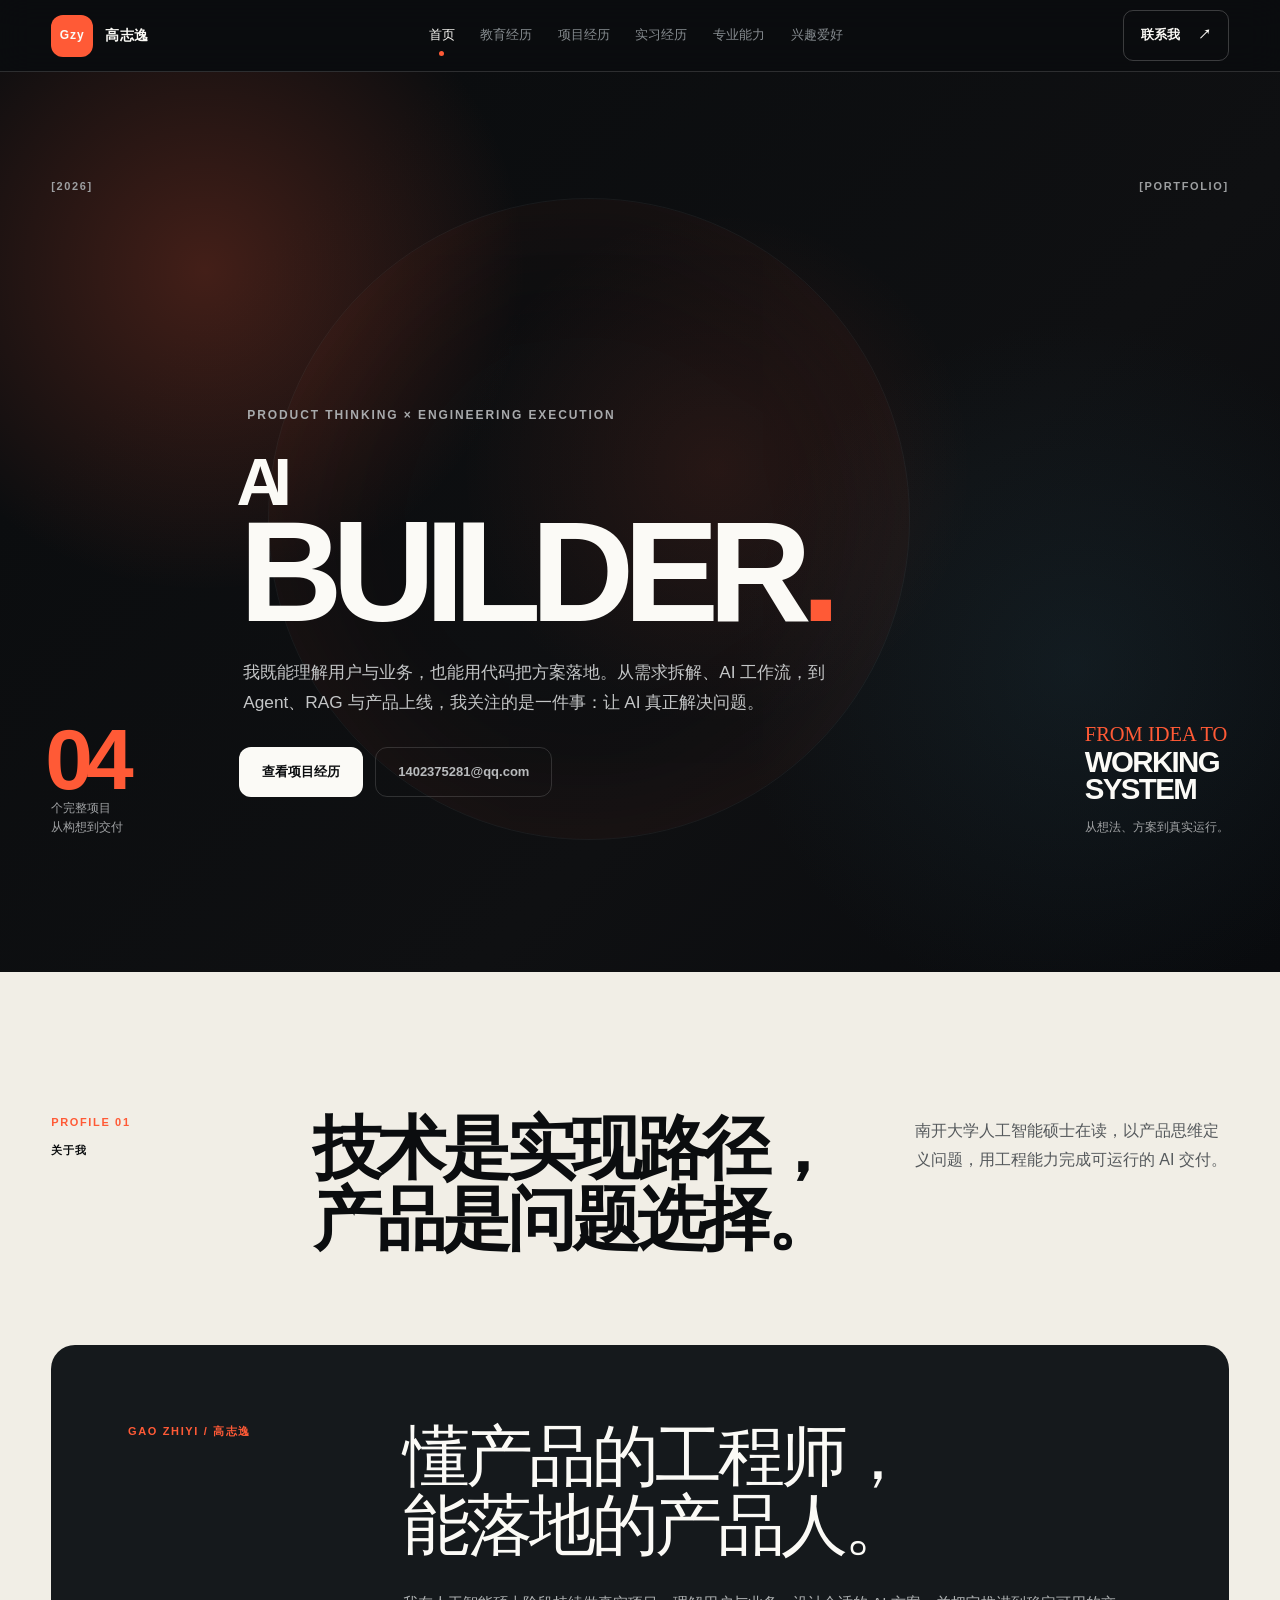
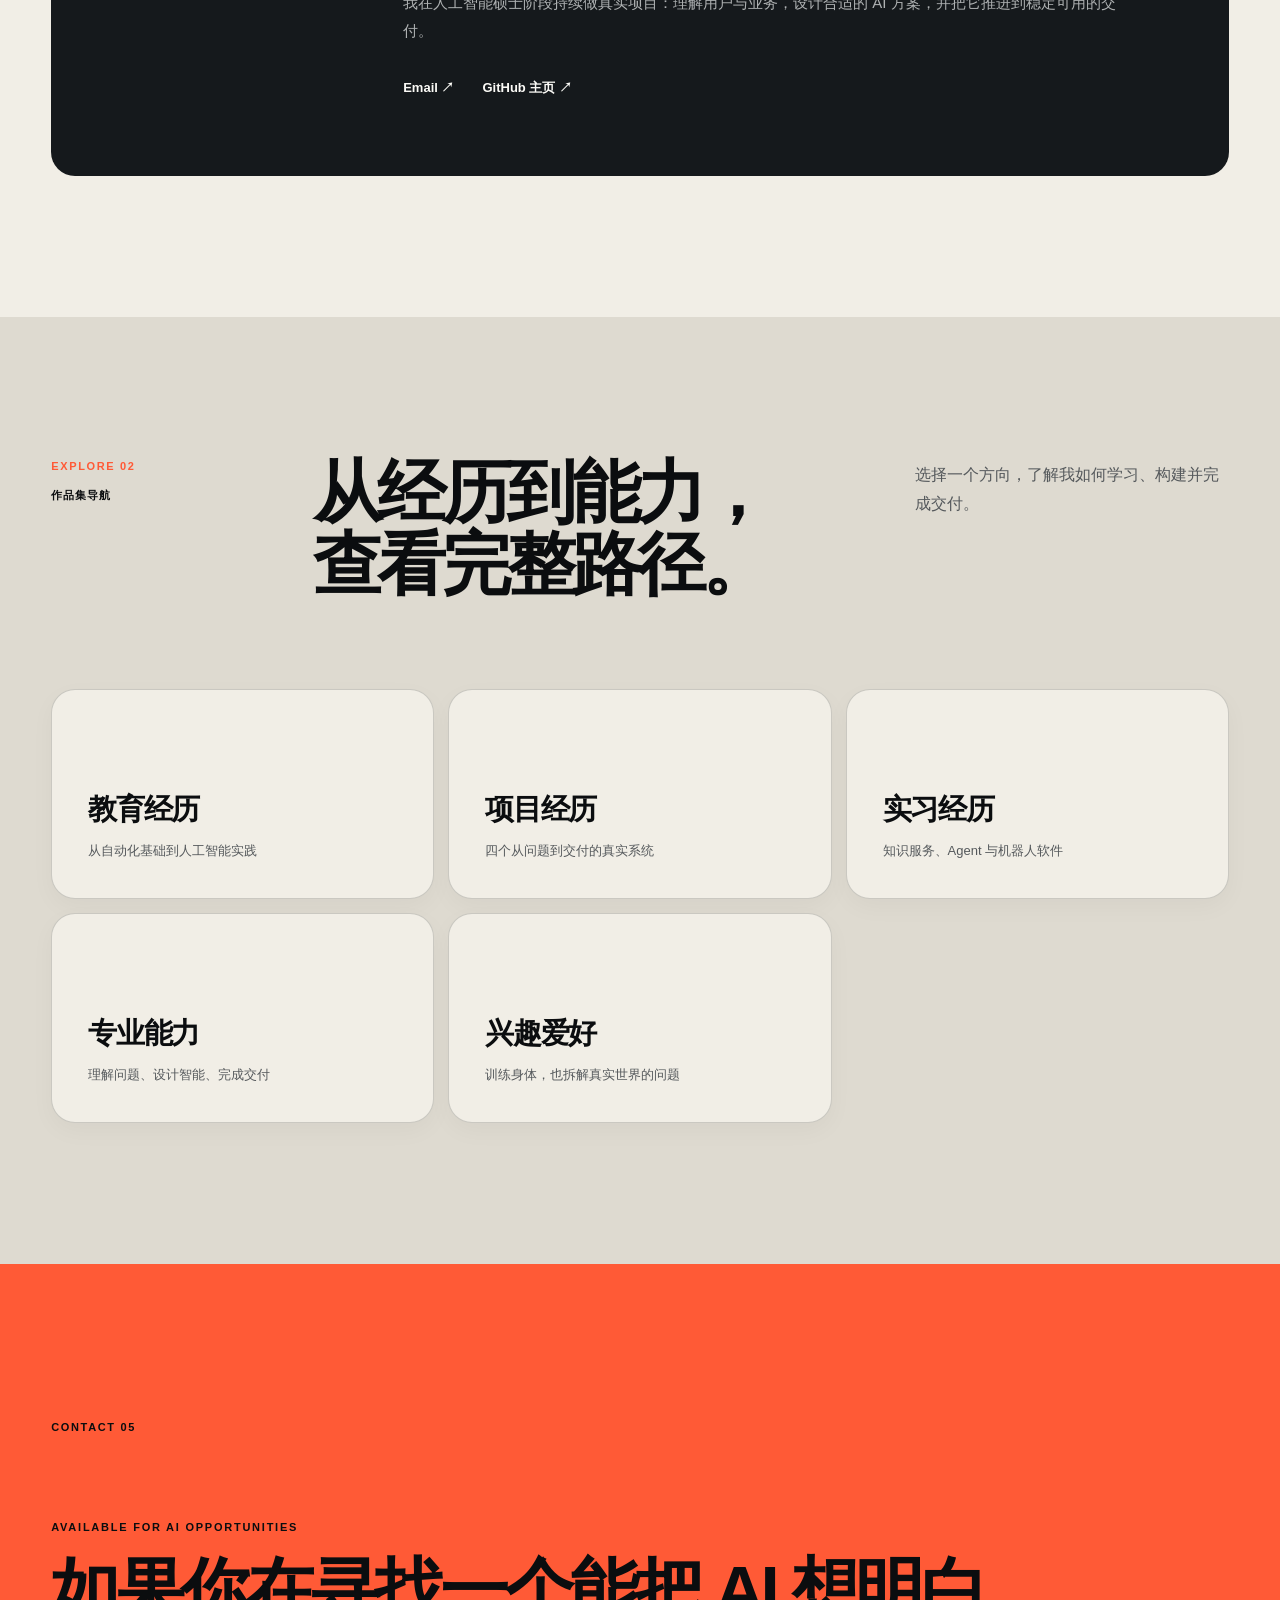
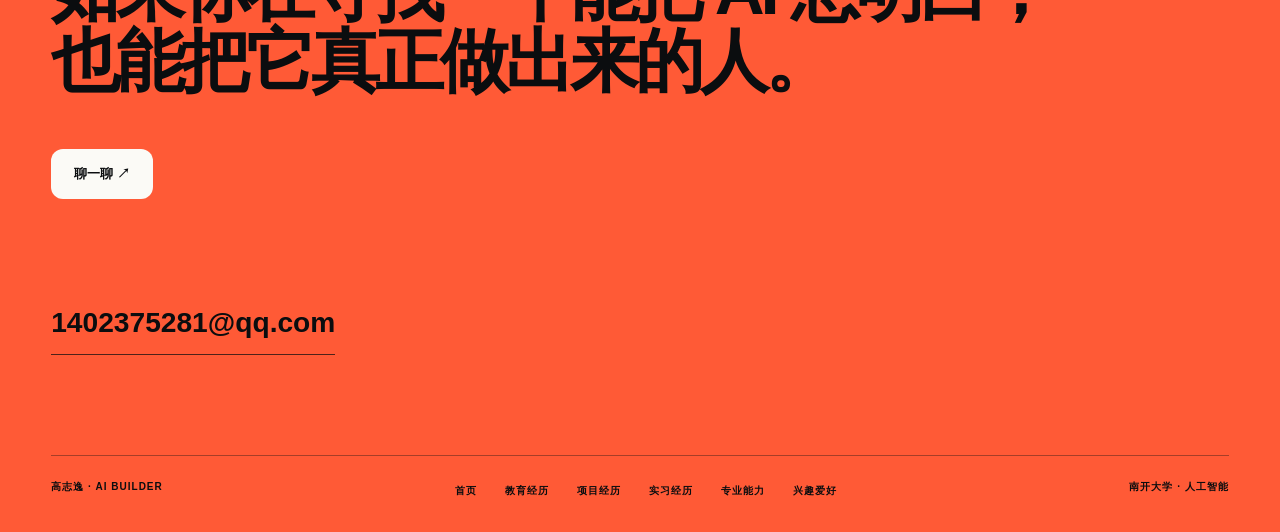
==== index.html @ de764e3b "feat: simplify home profile section" ====
<!doctype html>
<html lang="zh-CN">
  <head>
    <meta charset="UTF-8" />
    <meta name="viewport" content="width=device-width, initial-scale=1.0" />
    <meta name="description" content="高志逸的个人作品集：以产品思维定义问题，以工程能力落地 Agent、RAG 与智能硬件项目。" />
    <meta name="theme-color" content="#0b0d0f" />
    <title>高志逸｜AI Builder</title>
    <link rel="icon" href="assets/favicon.svg" type="image/svg+xml" />
    <link rel="stylesheet" href="styles.css" />
    <script src="script.js" defer></script>
  </head>
  <body data-page="home">
    <a class="skip-link" href="#main">跳到主要内容</a>

    <header class="site-header" aria-label="主导航">
      <a class="brand" href="index.html" aria-label="返回首页">
        <span class="brand-mark">Gzy</span>
        <span>高志逸</span>
      </a>
      <button class="mobile-menu-toggle" type="button" aria-controls="site-nav" aria-expanded="false">
        <span>菜单</span>
        <span aria-hidden="true">↕</span>
      </button>
      <nav class="nav-links" id="site-nav" aria-label="页面导航">
        <a href="index.html" data-page-link="home">首页</a>
        <a href="education.html" data-page-link="education">教育经历</a>
        <a href="projects.html" data-page-link="projects">项目经历</a>
        <a href="internship.html" data-page-link="internship">实习经历</a>
        <a href="skills.html" data-page-link="skills">专业能力</a>
        <a href="interests.html" data-page-link="interests">兴趣爱好</a>
      </nav>
      <a class="header-cta" href="mailto:1402375281@qq.com" aria-label="联系我">联系我 <span aria-hidden="true">↗</span></a>
    </header>

    <main id="main">
      <section class="hero page-hero" id="home-hero" aria-labelledby="hero-title">
        <div class="hero-atmosphere" aria-hidden="true"></div>
        <div class="eyebrow hero-meta"><span>[2026]</span><span>[PORTFOLIO]</span></div>
        <div class="hero-side hero-side-left" aria-hidden="true"><strong>04</strong><span>个完整项目<br />从构想到交付</span></div>
        <div class="hero-content">
          <p class="hero-role">PRODUCT THINKING × ENGINEERING EXECUTION</p>
          <h1 id="hero-title"><span>AI</span><span>BUILDER<span class="accent-dot">.</span></span></h1>
          <p class="hero-intro">我既能理解用户与业务，也能用代码把方案落地。从需求拆解、AI 工作流，到 Agent、RAG 与产品上线，我关注的是一件事：让 AI 真正解决问题。</p>
          <div class="hero-actions">
            <a class="button button-primary" href="projects.html">查看项目经历</a>
            <a class="button button-ghost" href="mailto:1402375281@qq.com">1402375281@qq.com</a>
          </div>
        </div>
        <div class="hero-side hero-side-right"><span>FROM IDEA TO</span><strong>WORKING<br />SYSTEM</strong><p>从想法、方案到真实运行。</p></div>
      </section>

      <section class="section profile-section" id="profile" aria-labelledby="profile-title">
        <div class="section-heading reveal">
          <div><span class="section-index">PROFILE 01</span><span class="section-name">关于我</span></div>
          <h2 id="profile-title">技术是实现路径，<br />产品是问题选择。</h2>
          <p>南开大学人工智能硕士在读，以产品思维定义问题，用工程能力完成可运行的 AI 交付。</p>
        </div>
        <div class="profile-grid reveal">
          <article class="identity-card profile-summary-card">
            <div class="identity-copy">
              <p class="eyebrow">GAO ZHIYI / 高志逸</p>
              <h3>懂产品的工程师，<br />能落地的产品人。</h3>
              <p>我在人工智能硕士阶段持续做真实项目：理解用户与业务，设计合适的 AI 方案，并把它推进到稳定可用的交付。</p>
              <div class="identity-links">
                <a href="mailto:1402375281@qq.com">Email ↗</a>
                <a href="https://github.com/Ya97779" target="_blank" rel="noopener noreferrer">GitHub 主页 ↗</a>
              </div>
            </div>
          </article>
        </div>
      </section>

      <section class="section routes-section" aria-labelledby="routes-title">
        <div class="section-heading compact reveal">
          <div><span class="section-index">EXPLORE 02</span><span class="section-name">作品集导航</span></div>
          <h2 id="routes-title">从经历到能力，<br />查看完整路径。</h2>
          <p>选择一个方向，了解我如何学习、构建并完成交付。</p>
        </div>
        <nav class="route-grid reveal" aria-label="作品集内容导航">
          <a class="route-card" href="education.html">教育经历<span>从自动化基础到人工智能实践</span></a>
          <a class="route-card" href="projects.html">项目经历<span>四个从问题到交付的真实系统</span></a>
          <a class="route-card" href="internship.html">实习经历<span>知识服务、Agent 与机器人软件</span></a>
          <a class="route-card" href="skills.html">专业能力<span>理解问题、设计智能、完成交付</span></a>
          <a class="route-card" href="interests.html">兴趣爱好<span>训练身体，也拆解真实世界的问题</span></a>
        </nav>
      </section>

      <section class="contact-section" id="contact" aria-labelledby="contact-title">
        <div class="eyebrow">CONTACT 05</div>
        <p>AVAILABLE FOR AI OPPORTUNITIES</p>
        <h2 id="contact-title">如果你在寻找一个能把 AI 想明白，<br />也能把它真正做出来的人。</h2>
        <div class="contact-actions"><a class="button button-light" href="mailto:1402375281@qq.com">聊一聊 ↗</a></div>
        <a class="contact-email" href="mailto:1402375281@qq.com">1402375281@qq.com</a>
        <footer>
          <a href="index.html">高志逸 · AI BUILDER</a>
          <nav class="footer-nav" aria-label="页脚导航">
            <a href="index.html">首页</a>
            <a href="education.html">教育经历</a>
            <a href="projects.html">项目经历</a>
            <a href="internship.html">实习经历</a>
            <a href="skills.html">专业能力</a>
            <a href="interests.html">兴趣爱好</a>
          </nav>
          <span>南开大学 · 人工智能</span>
        </footer>
      </section>
    </main>
  </body>
</html>
---- styles.css ----
:root {
  --ink: #0b0d0f;
  --ink-soft: #15191c;
  --paper: #f1eee6;
  --paper-deep: #dedad0;
  --white: #fbfaf6;
  --muted: #858b8f;
  --accent: #ff5a36;
  --signal: #bdeec7;
  --max-width: 1480px;
  --side-pad: clamp(22px, 4vw, 64px);
  --radius: 24px;
  --control-bar-height: 72px;
}

* {
  box-sizing: border-box;
}

html {
  scroll-behavior: smooth;
}

body {
  margin: 0;
  overflow-x: hidden;
  color: var(--ink);
  background: var(--ink);
  font-family: Inter, "Helvetica Neue", "PingFang SC", "Microsoft YaHei", Arial, sans-serif;
  line-height: 1.7;
  -webkit-font-smoothing: antialiased;
  text-rendering: optimizeLegibility;
}

body::selection {
  color: var(--white);
  background: var(--accent);
}

a {
  color: inherit;
  text-decoration: none;
}

button,
a {
  -webkit-tap-highlight-color: transparent;
}

button {
  font: inherit;
}

.skip-link {
  position: fixed;
  z-index: 100;
  top: 12px;
  left: 12px;
  padding: 10px 14px;
  color: var(--ink);
  background: var(--white);
  transform: translateY(-160%);
}

.skip-link:focus {
  transform: translateY(0);
}

.site-header {
  position: sticky;
  z-index: 30;
  top: 0;
  left: auto;
  display: grid;
  grid-template-columns: auto minmax(0, 1fr) auto;
  min-height: var(--control-bar-height);
  align-items: center;
  width: 100%;
  padding: 10px max(var(--side-pad), calc((100vw - var(--max-width)) / 2 + var(--side-pad)));
  border-bottom: 1px solid rgba(255, 255, 255, 0.14);
  color: var(--white);
  background: rgba(11, 13, 15, 0.84);
  backdrop-filter: blur(16px);
}

.brand {
  display: inline-flex;
  align-items: center;
  justify-self: start;
  gap: 12px;
  font-size: 14px;
  font-weight: 700;
  letter-spacing: 0.03em;
}

.brand-mark {
  display: grid;
  width: 42px;
  height: 42px;
  color: var(--white);
  background: var(--accent);
  border-radius: 12px;
  place-items: center;
  font-size: 12px;
  font-weight: 900;
  letter-spacing: 0.08em;
}

.nav-links {
  display: flex;
  justify-content: center;
  align-items: center;
  min-width: 0;
  gap: clamp(12px, 2vw, 30px);
  color: var(--muted);
  font-size: 13px;
  white-space: nowrap;
}

.nav-links a,
.header-cta,
.identity-links a,
.contact-email {
  transition: color 180ms ease;
}

.nav-links a:hover,
.nav-links a:focus-visible,
.identity-links a:hover,
.identity-links a:focus-visible {
  color: var(--accent);
}

body[data-page="home"] .nav-links [data-page-link="home"],
body[data-page="education"] .nav-links [data-page-link="education"],
body[data-page="projects"] .nav-links [data-page-link="projects"],
body[data-page="internship"] .nav-links [data-page-link="internship"],
body[data-page="skills"] .nav-links [data-page-link="skills"],
body[data-page="interests"] .nav-links [data-page-link="interests"] {
  color: var(--white);
}

body[data-page="home"] .nav-links [data-page-link="home"]::after,
body[data-page="education"] .nav-links [data-page-link="education"]::after,
body[data-page="projects"] .nav-links [data-page-link="projects"]::after,
body[data-page="internship"] .nav-links [data-page-link="internship"]::after,
body[data-page="skills"] .nav-links [data-page-link="skills"]::after,
body[data-page="interests"] .nav-links [data-page-link="interests"]::after {
  display: block;
  width: 5px;
  height: 5px;
  margin: 4px auto -9px;
  content: "";
  border-radius: 999px;
  background: var(--accent);
}

.header-cta {
  display: inline-flex;
  align-items: center;
  justify-self: end;
  gap: 18px;
  padding: 13px 17px;
  border: 1px solid rgba(255, 255, 255, 0.2);
  border-radius: 10px;
  font-size: 13px;
  font-weight: 650;
}

.header-cta:hover,
.header-cta:focus-visible {
  color: var(--ink);
  background: var(--white);
}

.mobile-menu-toggle {
  display: none;
  width: 42px;
  height: 42px;
  padding: 0;
  border: 1px solid rgba(255, 255, 255, 0.26);
  border-radius: 10px;
  color: var(--white);
  background: transparent;
  cursor: pointer;
}

.hero {
  position: relative;
  isolation: isolate;
  display: grid;
  grid-template-columns: minmax(120px, 0.38fr) minmax(0, 1.5fr) minmax(180px, 0.5fr);
  align-items: end;
  min-height: 100svh;
  max-width: var(--max-width);
  margin: 0 auto;
  padding: 140px var(--side-pad) clamp(56px, 8vh, 90px);
  overflow: hidden;
  color: var(--white);
  background:
    radial-gradient(circle at 16% 22%, rgba(255, 90, 54, 0.23), transparent 25%),
    radial-gradient(circle at 84% 66%, rgba(43, 88, 106, 0.18), transparent 28%),
    linear-gradient(135deg, #0b0d0f 20%, #0f1012 63%, #090b0e);
}

.page-hero:not(.hero) {
  position: relative;
  isolation: isolate;
  display: grid;
  align-items: end;
  min-height: clamp(360px, 46svh, 520px);
  padding: clamp(76px, 10vw, 128px) var(--side-pad) clamp(56px, 7vw, 84px);
  overflow: hidden;
  color: var(--white);
  background:
    radial-gradient(circle at 76% 24%, rgba(255, 90, 54, 0.17), transparent 28%),
    linear-gradient(135deg, var(--ink-soft) 0%, var(--ink) 72%);
}

.page-hero:not(.hero)::after {
  position: absolute;
  z-index: -1;
  inset: auto -8% -35% auto;
  width: min(54vw, 560px);
  aspect-ratio: 1;
  content: "";
  border: 1px solid rgba(255, 255, 255, 0.1);
  border-radius: 50%;
}

.page-hero:not(.hero) .hero-content {
  width: min(100%, calc(var(--max-width) - (var(--side-pad) * 2)));
  margin: 0 auto;
  padding-top: 0;
}

.page-hero:not(.hero) .hero-role {
  margin-left: 0;
}

.page-hero:not(.hero) h1 {
  margin: 0;
  font-size: clamp(54px, 7.8vw, 112px);
  font-weight: 700;
  letter-spacing: -0.07em;
  line-height: 0.96;
}

.page-hero:not(.hero) .hero-intro {
  max-width: 640px;
  margin: 24px 0 0;
}

.page-hero:not(.hero) .hero-role::before {
  margin-right: 10px;
  color: var(--accent);
  content: "PAGE / ";
}

body[data-page="education"] .page-hero .hero-role::after { content: " / 01"; }
body[data-page="projects"] .page-hero .hero-role::after { content: " / 02"; }
body[data-page="internship"] .page-hero .hero-role::after { content: " / 03"; }
body[data-page="skills"] .page-hero .hero-role::after { content: " / 04"; }
body[data-page="interests"] .page-hero .hero-role::after { content: " / 05"; }

.hero::before {
  position: absolute;
  z-index: -1;
  inset: 0;
  content: "";
  pointer-events: none;
  opacity: 0.12;
  background-image: radial-gradient(rgba(255, 255, 255, 0.8) 0.45px, transparent 0.6px);
  background-size: 4px 4px;
}

.hero::after {
  position: absolute;
  z-index: -2;
  top: 14%;
  left: 46%;
  width: min(50vw, 680px);
  aspect-ratio: 1;
  content: "";
  border: 1px solid rgba(255, 255, 255, 0.05);
  border-radius: 50%;
  box-shadow: 0 0 160px rgba(255, 90, 54, 0.08) inset;
  transform: translateX(-50%);
}

.hero-atmosphere {
  position: absolute;
  z-index: -1;
  top: var(--glow-y, 44%);
  left: var(--glow-x, 56%);
  width: 540px;
  height: 540px;
  background: radial-gradient(circle, rgba(255, 90, 54, 0.1), transparent 67%);
  transform: translate(-50%, -50%);
  transition: top 200ms ease-out, left 200ms ease-out;
  pointer-events: none;
}

.hero-meta {
  position: absolute;
  top: 105px;
  right: var(--side-pad);
  left: var(--side-pad);
  display: flex;
  justify-content: space-between;
  color: #9d9fa1;
}

.eyebrow,
.section-index,
.section-name,
.project-meta,
.visual-label,
.timeline-type {
  font-size: 11px;
  font-weight: 800;
  letter-spacing: 0.15em;
  text-transform: uppercase;
}

.hero-content {
  position: relative;
  z-index: 2;
  align-self: center;
  min-width: 0;
  padding-top: 10vh;
}

.hero-role {
  margin: 0 0 20px 8px;
  color: #a8aaac;
  font-size: clamp(10px, 1vw, 12px);
  font-weight: 700;
  letter-spacing: 0.16em;
}

.hero h1 {
  margin: 0;
  font-size: clamp(76px, 11.2vw, 176px);
  font-weight: 760;
  letter-spacing: -0.075em;
  line-height: 0.74;
}

.hero h1 > span {
  display: block;
}

.hero h1 > span:first-child {
  margin-left: -0.04em;
  font-size: 0.46em;
  line-height: 1.1;
}

.accent-dot {
  color: var(--accent);
}

.hero-intro {
  max-width: 630px;
  margin: 34px 0 0 4px;
  color: #c4c6c7;
  font-size: clamp(15px, 1.35vw, 20px);
  line-height: 1.7;
}

.hero-actions,
.contact-actions {
  display: flex;
  flex-wrap: wrap;
  gap: 12px;
  margin-top: 30px;
}

.button {
  display: inline-flex;
  min-height: 50px;
  padding: 0 22px;
  align-items: center;
  justify-content: center;
  border: 1px solid transparent;
  border-radius: 12px;
  font-size: 13px;
  font-weight: 700;
  transition: transform 180ms ease, color 180ms ease, background 180ms ease, border-color 180ms ease;
}

.button:hover,
.button:focus-visible {
  transform: translateY(-2px);
}

.button-primary {
  color: var(--ink);
  background: var(--white);
}

.button-primary:hover,
.button-primary:focus-visible {
  background: var(--accent);
}

.button-ghost {
  color: #b9bbbd;
  border-color: rgba(255, 255, 255, 0.14);
}

.button-ghost:hover,
.button-ghost:focus-visible {
  color: var(--white);
  border-color: rgba(255, 255, 255, 0.45);
}

.hero-side {
  color: #a1a3a5;
  font-size: 12px;
  line-height: 1.6;
}

.hero-side-left {
  align-self: end;
  padding-bottom: 7vh;
}

.hero-side-left strong {
  display: block;
  margin-left: -6px;
  color: var(--accent);
  font-size: clamp(62px, 6.7vw, 104px);
  line-height: 0.9;
  letter-spacing: -0.08em;
}

.hero-side-right {
  align-self: end;
  justify-self: end;
  max-width: 210px;
  padding-bottom: 7vh;
}

.hero-side-right > span {
  color: var(--accent);
  font-family: Georgia, "Times New Roman", serif;
  font-size: clamp(16px, 1.6vw, 24px);
}

.hero-side-right strong {
  display: block;
  margin-top: -3px;
  color: var(--white);
  font-size: clamp(24px, 2.3vw, 36px);
  line-height: 0.92;
  letter-spacing: -0.055em;
}

.hero-side-right p {
  margin: 16px 0 0;
}

.scroll-cue {
  position: absolute;
  right: var(--side-pad);
  bottom: 24px;
  display: flex;
  align-items: center;
  gap: 10px;
  color: #777a7c;
  font-size: 9px;
  font-weight: 800;
  letter-spacing: 0.18em;
}

.section {
  padding: clamp(86px, 11vw, 168px) var(--side-pad);
}

.section > * {
  width: min(100%, calc(var(--max-width) - (var(--side-pad) * 2)));
  margin-right: auto;
  margin-left: auto;
}

.page-content {
  background: var(--paper);
}

.projects-content,
.skills-content {
  color: var(--white);
  background: var(--ink-soft);
}

.projects-content .section-heading > p,
.skills-content .section-heading > p {
  color: #b0b4b5;
}

.projects-content .section-name,
.skills-content .section-name {
  color: #d9d8d4;
}

.skills-content .capability-grid article {
  color: var(--white);
}

.profile-section,
.journey-section {
  background: var(--paper);
}

.section-heading {
  display: grid;
  grid-template-columns: minmax(130px, 0.44fr) minmax(280px, 1.2fr) minmax(230px, 0.7fr);
  gap: clamp(28px, 5vw, 90px);
  align-items: start;
  padding-bottom: clamp(54px, 7vw, 100px);
}

.section-heading > div:first-child {
  display: flex;
  flex-direction: column;
  gap: 10px;
}

.section-index {
  color: var(--accent);
}

.section-name {
  letter-spacing: 0.08em;
}

.section-heading h2,
.contact-section h2 {
  margin: 0;
  font-size: clamp(40px, 5.4vw, 82px);
  font-weight: 620;
  letter-spacing: -0.06em;
  line-height: 1.03;
}

.section-heading > p {
  margin: 4px 0 0;
  color: #55595c;
  font-size: clamp(14px, 1.25vw, 18px);
  line-height: 1.8;
}

.profile-grid {
  display: grid;
  grid-template-columns: minmax(0, 1.18fr) minmax(370px, 0.82fr);
  gap: 18px;
}

.identity-card {
  display: grid;
  grid-template-columns: minmax(210px, 0.82fr) minmax(280px, 1.18fr);
  min-height: 590px;
  color: var(--white);
  overflow: hidden;
  border-radius: var(--radius);
  background: var(--ink-soft);
}

.portrait-wrap {
  position: relative;
  min-height: 100%;
  overflow: hidden;
  background: #cdc9bf;
}

.portrait-wrap::after {
  position: absolute;
  inset: 0;
  content: "";
  background: linear-gradient(180deg, transparent 50%, rgba(11, 13, 15, 0.72));
}

.portrait-wrap img {
  width: 100%;
  height: 100%;
  object-fit: cover;
  object-position: center 25%;
  filter: saturate(0.78) contrast(1.04);
  transform: scale(1.02);
}

.availability {
  position: absolute;
  z-index: 2;
  right: 18px;
  bottom: 18px;
  left: 18px;
  display: flex;
  align-items: center;
  gap: 8px;
  padding: 12px 14px;
  border: 1px solid rgba(255, 255, 255, 0.24);
  border-radius: 11px;
  background: rgba(11, 13, 15, 0.62);
  backdrop-filter: blur(12px);
  font-size: 12px;
}

.availability i {
  width: 8px;
  height: 8px;
  border-radius: 50%;
  background: #7cff82;
  box-shadow: 0 0 12px rgba(124, 255, 130, 0.8);
}

.identity-copy {
  display: flex;
  flex-direction: column;
  justify-content: flex-end;
  padding: clamp(32px, 4vw, 66px);
}

.identity-copy .eyebrow {
  margin: 0 0 auto;
  color: var(--accent);
}

.identity-copy h3 {
  margin: 50px 0 22px;
  font-size: clamp(34px, 3.6vw, 58px);
  font-weight: 580;
  letter-spacing: -0.06em;
  line-height: 1.05;
}

.identity-copy > p:not(.eyebrow) {
  margin: 0;
  color: #aeb1b2;
  font-size: 15px;
  line-height: 1.85;
}

.identity-links {
  display: flex;
  gap: 28px;
  margin-top: 38px;
  font-size: 13px;
  font-weight: 700;
}

body[data-page="home"] .profile-grid {
  grid-template-columns: 1fr;
}

.profile-summary-card {
  display: block;
  min-height: 0;
}

.profile-summary-card .identity-copy {
  display: grid;
  grid-template-columns: minmax(130px, 0.44fr) minmax(0, 1.56fr);
  gap: 28px clamp(28px, 5vw, 90px);
  padding: clamp(36px, 6vw, 82px);
}

.profile-summary-card .identity-copy .eyebrow,
.profile-summary-card .identity-copy h3,
.profile-summary-card .identity-copy > p:not(.eyebrow),
.profile-summary-card .identity-copy .identity-links {
  grid-column: 2;
}

.profile-summary-card .identity-copy .eyebrow {
  grid-column: 1;
  grid-row: 1;
  align-self: start;
  margin: 0;
}

.profile-summary-card .identity-copy h3 {
  grid-row: 1;
  margin: 0;
  font-size: clamp(38px, 5.2vw, 76px);
}

.profile-summary-card .identity-copy > p:not(.eyebrow) {
  max-width: 720px;
  margin: 0;
}

.profile-summary-card .identity-links {
  margin-top: 4px;
}

.proof-grid {
  display: grid;
  grid-template-columns: repeat(2, minmax(0, 1fr));
  gap: 18px;
}

.proof-card {
  display: flex;
  flex-direction: column;
  min-height: 284px;
  padding: clamp(24px, 3vw, 40px);
  border: 1px solid rgba(11, 13, 15, 0.17);
  border-radius: var(--radius);
}

.proof-card > span {
  font-size: 10px;
  font-weight: 800;
  letter-spacing: 0.16em;
}

.proof-card strong {
  margin: auto 0 0;
  font-size: clamp(46px, 5.4vw, 76px);
  font-weight: 640;
  letter-spacing: -0.07em;
  line-height: 0.95;
}

.proof-card p {
  max-width: 180px;
  margin: 18px 0 0;
  color: #5d6062;
  font-size: 13px;
  line-height: 1.65;
}

.accent-card {
  color: var(--white);
  border-color: var(--accent);
  background: var(--accent);
}

.accent-card p {
  color: rgba(255, 255, 255, 0.82);
}

.outline-card {
  color: var(--white);
  border-color: var(--ink);
  background: var(--ink);
}

.outline-card p {
  color: #a9abad;
}

.routes-section {
  background: var(--paper-deep);
}

.route-grid {
  display: grid;
  grid-template-columns: repeat(3, minmax(0, 1fr));
  gap: 14px;
}

.route-card {
  position: relative;
  display: flex;
  min-height: 210px;
  flex-direction: column;
  justify-content: flex-end;
  padding: clamp(22px, 3vw, 36px);
  overflow: hidden;
  border: 1px solid rgba(11, 13, 15, 0.17);
  border-radius: var(--radius);
  background: var(--paper);
  box-shadow: 0 8px 24px rgba(11, 13, 15, 0.035);
  font-size: clamp(23px, 2.3vw, 34px);
  font-weight: 650;
  letter-spacing: -0.045em;
  line-height: 1.15;
  transition: transform 180ms ease, border-color 180ms ease, box-shadow 180ms ease;
}

.route-card::before {
  position: absolute;
  inset: 0 auto 0 0;
  width: 4px;
  content: "";
  background: var(--accent);
  opacity: 0;
  transition: opacity 180ms ease;
}

.route-card span {
  margin-top: 14px;
  color: #55595c;
  font-size: 13px;
  font-weight: 500;
  letter-spacing: 0;
  line-height: 1.7;
}

.route-card:hover,
.route-card:focus-visible,
.route-card[aria-current="page"] {
  border-color: rgba(11, 13, 15, 0.4);
  box-shadow: 0 18px 34px rgba(11, 13, 15, 0.1);
  transform: translateY(-3px);
}

.route-card:hover::before,
.route-card:focus-visible::before,
.route-card[aria-current="page"]::before {
  opacity: 1;
}

.projects-section {
  color: var(--white);
  background: var(--ink);
}

.projects-section .section-heading > p {
  color: #9c9fa1;
}

.projects-section .section-name {
  color: #d9d8d4;
}

.projects-list {
  display: grid;
  gap: 28px;
}

.project-card {
  overflow: hidden;
  border: 1px solid rgba(255, 255, 255, 0.14);
  border-radius: var(--radius);
  background: var(--ink-soft);
}

.project-details,
.timeline-details-panel {
  border-top: 1px solid rgba(255, 255, 255, 0.14);
}

.project-details > summary,
.timeline-details-panel > summary,
.details-toggle {
  display: flex;
  align-items: center;
  justify-content: space-between;
  gap: 18px;
  min-height: 62px;
  padding: 16px clamp(22px, 4vw, 58px);
  cursor: pointer;
  list-style: none;
  color: var(--white);
  font-size: 12px;
  font-weight: 750;
  letter-spacing: 0.04em;
}

.project-details > summary::-webkit-details-marker,
.timeline-details-panel > summary::-webkit-details-marker {
  display: none;
}

.project-details > summary::marker,
.timeline-details-panel > summary::marker {
  content: "";
}

.details-icon {
  display: grid;
  width: 24px;
  height: 24px;
  flex: 0 0 auto;
  place-items: center;
  border: 1px solid currentColor;
  border-radius: 50%;
  color: var(--accent);
  font-size: 16px;
  line-height: 1;
  transition: transform 180ms ease, color 180ms ease, background 180ms ease;
}

.project-details[open],
.timeline-details-panel[open] {
  background: rgba(255, 255, 255, 0.025);
}

.project-details[open] > summary,
.timeline-details-panel[open] > summary {
  border-bottom: 1px solid rgba(255, 255, 255, 0.14);
}

.project-details[open] .details-icon { transform: rotate(45deg); }

.timeline-details-panel[open] .details-icon {
  color: var(--white);
  background: var(--accent);
  transform: rotate(45deg);
}

.project-overview {
  display: grid;
  grid-template-columns: minmax(360px, 0.92fr) minmax(480px, 1.08fr);
}

.project-overview-split {
  grid-template-columns: minmax(0, 1.34fr) minmax(300px, 0.66fr);
}

.project-copy {
  display: flex;
  flex-direction: column;
  min-height: 630px;
  padding: clamp(28px, 4vw, 58px);
}

.project-meta {
  display: flex;
  justify-content: space-between;
  gap: 18px;
  color: #7f8385;
  letter-spacing: 0.11em;
}

.project-meta span:last-child {
  color: var(--accent);
}

.project-copy h3 {
  max-width: 780px;
  margin: auto 0 26px;
  font-size: clamp(42px, 5.3vw, 78px);
  font-weight: 570;
  letter-spacing: -0.065em;
  line-height: 1;
}

.project-copy > p {
  margin: 0;
  color: #aeb1b2;
  font-size: 15px;
  line-height: 1.8;
}

.project-points {
  display: grid;
  gap: 11px;
  margin: 28px 0 0;
  padding: 0;
  list-style: none;
  color: #d0d2d2;
  font-size: 13px;
  line-height: 1.72;
}

.project-points li::before {
  margin-right: 10px;
  color: var(--accent);
  content: "↳";
}

.project-points strong {
  color: var(--white);
  font-weight: 650;
}

.tag-list {
  display: flex;
  flex-wrap: wrap;
  gap: 7px;
  margin-top: 30px;
}

.tag-list span {
  padding: 8px 10px;
  color: #b7b9bb;
  border: 1px solid rgba(255, 255, 255, 0.14);
  border-radius: 999px;
  font-size: 10px;
  font-weight: 750;
  letter-spacing: 0.05em;
}

.project-visual {
  position: relative;
  min-height: 630px;
  overflow: hidden;
  background: #1a1d20;
}

.visual-label {
  position: absolute;
  z-index: 3;
  top: 25px;
  left: 25px;
  color: rgba(255, 255, 255, 0.6);
}

.agent-visual {
  display: grid;
  place-items: center;
  background:
    linear-gradient(rgba(255, 255, 255, 0.045) 1px, transparent 1px),
    linear-gradient(90deg, rgba(255, 255, 255, 0.045) 1px, transparent 1px),
    radial-gradient(circle at 50% 52%, rgba(255, 90, 54, 0.26), transparent 30%),
    #16191c;
  background-size: 38px 38px, 38px 38px, auto, auto;
}

.agent-visual svg {
  position: absolute;
  inset: 50% auto auto 50%;
  width: min(96%, 650px);
  fill: none;
  stroke: rgba(255, 255, 255, 0.16);
  stroke-dasharray: 5 9;
  transform: translate(-50%, -50%);
}

.agent-core,
.agent-node {
  position: absolute;
  z-index: 2;
  display: grid;
  place-items: center;
  border: 1px solid rgba(255, 255, 255, 0.18);
  background: rgba(11, 13, 15, 0.84);
  box-shadow: 0 16px 42px rgba(0, 0, 0, 0.25);
  backdrop-filter: blur(8px);
}

.agent-core {
  width: 150px;
  height: 150px;
  border-color: var(--accent);
  border-radius: 50%;
}

.agent-core span {
  align-self: end;
  color: #8b8f91;
  font-size: 9px;
  font-weight: 800;
  letter-spacing: 0.16em;
}

.agent-core strong {
  align-self: start;
  color: var(--white);
  font-size: 18px;
}

.agent-node {
  min-width: 98px;
  height: 46px;
  padding: 0 14px;
  border-radius: 999px;
  color: #bbbdbf;
  font-size: 9px;
  font-weight: 800;
  letter-spacing: 0.11em;
}

.node-chat {
  top: 14%;
  left: 10%;
}

.node-fitness {
  top: 13%;
  right: 8%;
}

.node-nutrition {
  right: 7%;
  bottom: 13%;
}

.node-expert {
  bottom: 12%;
  left: 9%;
  color: var(--ink);
  border-color: var(--accent);
  background: var(--accent);
}

.metric-pill {
  position: static;
  align-self: flex-start;
  width: fit-content;
  padding: 10px 12px;
  color: var(--ink);
  border-radius: 9px;
  background: var(--white);
  font-size: 10px;
  font-weight: 900;
  letter-spacing: 0.08em;
}

.project-gallery {
  display: grid;
  gap: 12px;
  padding: 18px;
  border-top: 1px solid rgba(255, 255, 255, 0.14);
  background: #0e1113;
}

.phone-gallery {
  grid-template-columns: repeat(5, minmax(0, 1fr));
}

.ios-gallery {
  grid-template-columns: repeat(3, minmax(0, 300px));
  justify-content: center;
  gap: clamp(16px, 3vw, 42px);
  padding-block: clamp(28px, 5vw, 66px);
}

.project-shot {
  overflow: hidden;
  margin: 0;
  border: 1px solid rgba(255, 255, 255, 0.1);
  border-radius: 16px;
  background: #171a1c;
}

.project-shot img {
  display: block;
  width: 100%;
  aspect-ratio: 9 / 19;
  object-fit: cover;
  object-position: top center;
}

.project-shot figcaption,
.robot-shot figcaption {
  display: flex;
  align-items: center;
  gap: 10px;
  min-height: 58px;
  padding: 14px 16px;
  color: #c6c8c9;
  font-size: 11px;
  line-height: 1.45;
}

.project-shot figcaption span,
.robot-shot figcaption span {
  color: var(--accent);
  font-size: 9px;
  font-weight: 850;
  letter-spacing: 0.14em;
}

.project-fact-panel {
  display: flex;
  flex-direction: column;
  justify-content: space-between;
  min-height: 630px;
  padding: clamp(30px, 5vw, 64px);
  color: var(--ink);
  background: #e7e3da;
}

.project-fact-panel > span {
  font-size: 10px;
  font-weight: 850;
  letter-spacing: 0.16em;
}

.project-fact-panel ol {
  display: grid;
  gap: 0;
  margin: 0;
  padding: 0;
  list-style: none;
}

.project-fact-panel li {
  display: flex;
  align-items: center;
  gap: 18px;
  padding: 22px 0;
  border-bottom: 1px solid rgba(11, 13, 15, 0.18);
  font-size: clamp(18px, 2vw, 28px);
  letter-spacing: -0.03em;
}

.project-fact-panel li:first-child {
  border-top: 1px solid rgba(11, 13, 15, 0.18);
}

.project-fact-panel b {
  color: var(--accent);
  font-size: 9px;
  letter-spacing: 0.13em;
}

.project-metrics {
  display: grid;
  grid-template-rows: repeat(3, 1fr);
  min-height: 630px;
  border-left: 1px solid rgba(255, 255, 255, 0.14);
  background: #15181a;
}

.project-metrics div {
  display: flex;
  flex-direction: column;
  justify-content: flex-end;
  padding: clamp(26px, 4vw, 52px);
  border-bottom: 1px solid rgba(255, 255, 255, 0.14);
}

.project-metrics div:last-child {
  border-bottom: 0;
}

.project-metrics strong {
  color: var(--white);
  font-size: clamp(48px, 6vw, 86px);
  font-weight: 520;
  letter-spacing: -0.07em;
  line-height: 1;
}

.project-metrics span {
  margin-top: 12px;
  color: #8c9092;
  font-size: 10px;
  font-weight: 850;
  letter-spacing: 0.12em;
}

.robot-shot {
  margin: 0;
  padding: 18px;
  border-top: 1px solid rgba(255, 255, 255, 0.14);
  background: #0e1113;
}

.robot-shot img {
  display: block;
  width: 100%;
  aspect-ratio: 2.05 / 1;
  object-fit: cover;
  border: 1px solid rgba(255, 255, 255, 0.1);
  border-radius: 16px;
}

.robot-shot figcaption {
  padding-inline: 2px;
}

.wiki-visual {
  padding: 120px 9% 45px;
  background:
    radial-gradient(circle at 80% 20%, rgba(255, 90, 54, 0.2), transparent 30%),
    #e7e3da;
}

.wiki-visual .visual-label {
  color: rgba(11, 13, 15, 0.58);
}

.wiki-stack {
  position: relative;
  display: grid;
  height: 250px;
}

.wiki-stack span {
  position: absolute;
  display: flex;
  align-items: flex-end;
  width: 68%;
  height: 145px;
  padding: 20px;
  color: var(--ink);
  border: 1px solid rgba(11, 13, 15, 0.25);
  border-radius: 12px;
  background: rgba(255, 255, 255, 0.72);
  box-shadow: 0 16px 35px rgba(11, 13, 15, 0.12);
  font-size: 10px;
  font-weight: 850;
  letter-spacing: 0.12em;
}

.wiki-stack span:nth-child(1) {
  top: 0;
  left: 0;
  transform: rotate(-7deg);
}

.wiki-stack span:nth-child(2) {
  top: 24px;
  left: 16%;
  transform: rotate(-1deg);
}

.wiki-stack span:nth-child(3) {
  top: 50px;
  right: 0;
  color: var(--white);
  border-color: var(--ink);
  background: var(--ink);
  transform: rotate(6deg);
}

.wiki-status {
  position: absolute;
  right: 9%;
  bottom: 34px;
  color: var(--accent);
  font-size: 10px;
  font-weight: 900;
  letter-spacing: 0.12em;
}

.wiki-flow {
  display: grid;
  grid-template-columns: repeat(3, minmax(0, 1fr));
  border-top: 1px solid rgba(255, 255, 255, 0.14);
}

.wiki-flow article {
  display: flex;
  flex-direction: column;
  min-height: 250px;
  padding: clamp(26px, 3.5vw, 48px);
  border-right: 1px solid rgba(255, 255, 255, 0.14);
}

.wiki-flow article:last-child {
  border-right: 0;
}

.wiki-flow article > span {
  color: var(--accent);
  font-size: 9px;
  font-weight: 850;
  letter-spacing: 0.16em;
}

.wiki-flow strong {
  margin-top: auto;
  color: var(--white);
  font-size: clamp(24px, 3vw, 38px);
  font-weight: 570;
  letter-spacing: -0.045em;
}

.wiki-flow p {
  margin: 14px 0 0;
  color: #8f9395;
  font-size: 12px;
  line-height: 1.7;
}

.journey-section .section-heading {
  grid-template-columns: minmax(130px, 0.44fr) minmax(0, 1.9fr);
}

.journey-group + .journey-group {
  margin-top: clamp(88px, 10vw, 150px);
}

.journey-group-heading {
  display: grid;
  grid-template-columns: minmax(250px, 0.9fr) minmax(320px, 1.35fr);
  gap: clamp(30px, 6vw, 100px);
  align-items: end;
  padding-bottom: 36px;
}

.journey-group-heading span {
  color: var(--accent);
  font-size: 10px;
  font-weight: 850;
  letter-spacing: 0.16em;
}

.journey-group-heading h3 {
  margin: 10px 0 0;
  font-size: clamp(34px, 4vw, 58px);
  font-weight: 580;
  letter-spacing: -0.055em;
}

.journey-group-heading > p {
  margin: 0;
  color: #55595b;
  font-size: 14px;
  line-height: 1.8;
}

.timeline {
  border-top: 1px solid rgba(11, 13, 15, 0.17);
}

.timeline-item {
  display: grid;
  grid-template-columns: minmax(160px, 0.44fr) minmax(240px, 0.82fr) minmax(320px, 1.3fr);
  gap: clamp(24px, 4vw, 70px);
  padding: 38px 0;
  border-bottom: 1px solid rgba(11, 13, 15, 0.17);
}

.timeline-item time {
  font-size: 13px;
  font-weight: 750;
}

.timeline-type {
  margin: 0 0 14px;
  color: var(--accent);
}

.timeline-item h3 {
  margin: 0 0 7px;
  font-size: clamp(24px, 2.4vw, 36px);
  font-weight: 600;
  letter-spacing: -0.045em;
}

.timeline-item > div:nth-child(2) > p:last-child {
  margin: 0;
  color: #66696b;
  font-size: 14px;
}

.timeline-description > p {
  margin: 0;
  color: #4f5355;
  font-size: 14px;
  line-height: 1.8;
}

.timeline-details {
  display: grid;
  gap: 15px;
  margin: 22px 0;
  padding: 0;
  color: #3f4345;
  list-style: none;
  font-size: 14px;
  line-height: 1.82;
}

.timeline-details li {
  position: relative;
  padding-left: 20px;
}

.timeline-details li::before {
  position: absolute;
  top: 0;
  left: 0;
  color: var(--accent);
  content: "↳";
  font-weight: 850;
}

.timeline-details strong {
  color: var(--ink);
}

.timeline-description .timeline-result {
  padding: 15px 17px;
  color: var(--ink);
  border-left: 3px solid var(--accent);
  background: rgba(11, 13, 15, 0.045);
  font-weight: 650;
}

.project-preview {
  display: grid;
  place-items: center;
  padding: clamp(24px, 4vw, 48px);
  border-top: 1px solid rgba(255, 255, 255, 0.14);
  background: #0e1113;
}

.project-preview .project-shot {
  width: min(100%, 320px);
}

.timeline-details-panel {
  margin-top: 22px;
  border-color: rgba(11, 13, 15, 0.17);
}

.timeline-details-panel > summary {
  min-height: 52px;
  padding: 12px 0;
  color: var(--ink);
}

.timeline-details-panel[open] {
  background: transparent;
}

.timeline-details-panel[open] > summary {
  border-color: rgba(11, 13, 15, 0.17);
}

.compact-list {
  margin-bottom: 0;
}

.education-item {
  padding-top: 28px;
  padding-bottom: 28px;
}

.capabilities-section {
  color: var(--white);
  background: #15181b;
}

.capabilities-section .section-heading > p {
  color: #9da0a2;
}

.capability-grid {
  display: grid;
  grid-template-columns: repeat(3, minmax(0, 1fr));
  border-top: 1px solid rgba(255, 255, 255, 0.14);
  border-left: 1px solid rgba(255, 255, 255, 0.14);
}

.capability-grid article {
  position: relative;
  display: flex;
  flex-direction: column;
  min-height: 460px;
  padding: clamp(28px, 3.5vw, 52px);
  border-right: 1px solid rgba(255, 255, 255, 0.14);
  border-bottom: 1px solid rgba(255, 255, 255, 0.14);
  transition: color 220ms ease, background 220ms ease;
}

.capability-grid article:hover {
  color: var(--ink);
  background: var(--accent);
}

.capability-number {
  color: #717476;
  font-size: 12px;
  font-weight: 800;
}

.capability-grid .eyebrow {
  margin: auto 0 12px;
  color: var(--accent);
}

.capability-grid article:hover .eyebrow,
.capability-grid article:hover .capability-number,
.capability-grid article:hover > p:not(.eyebrow) {
  color: rgba(11, 13, 15, 0.7);
}

.capability-grid h3 {
  margin: 0 0 18px;
  font-size: clamp(34px, 3.3vw, 50px);
  font-weight: 570;
  letter-spacing: -0.055em;
}

.capability-grid article > p:not(.eyebrow) {
  margin: 0;
  color: #a6a9aa;
  font-size: 14px;
  line-height: 1.8;
  transition: color 220ms ease;
}

.capability-grid article:hover .tag-list span {
  color: var(--ink);
  border-color: rgba(11, 13, 15, 0.28);
}

.skill-matrix {
  margin-top: clamp(84px, 11vw, 154px);
  padding-top: clamp(58px, 8vw, 104px);
  border-top: 1px solid rgba(11, 13, 15, 0.17);
}

.skill-matrix .section-heading {
  grid-template-columns: minmax(130px, 0.44fr) minmax(0, 1.2fr);
  padding-bottom: clamp(36px, 5vw, 64px);
}

.skill-matrix-grid {
  display: grid;
  grid-template-columns: repeat(4, minmax(0, 1fr));
  border-top: 1px solid rgba(11, 13, 15, 0.17);
  border-left: 1px solid rgba(11, 13, 15, 0.17);
}

.skill-matrix-grid [data-skill-group] {
  display: flex;
  min-width: 0;
  min-height: 250px;
  flex-direction: column;
  padding: clamp(21px, 2.5vw, 34px);
  border-right: 1px solid rgba(11, 13, 15, 0.17);
  border-bottom: 1px solid rgba(11, 13, 15, 0.17);
  background: var(--paper);
}

.skill-matrix-grid h3 {
  margin: 0;
  font-size: clamp(21px, 2.2vw, 30px);
  font-weight: 650;
  letter-spacing: -0.04em;
}

.skill-matrix-grid .tag-list {
  margin-top: auto;
}

.skill-matrix-grid .tag-list span {
  color: #454a4d;
  border-color: rgba(11, 13, 15, 0.2);
}

.interest-card,
body[data-page="interests"] .capability-grid article {
  color: var(--ink);
  border-color: rgba(11, 13, 15, 0.17);
  background: var(--paper);
}

body[data-page="interests"] .capability-grid {
  grid-template-columns: repeat(2, minmax(0, 1fr));
  border-color: rgba(11, 13, 15, 0.17);
}

.interest-card .capability-number,
body[data-page="interests"] .capability-number {
  color: var(--accent);
}

.interest-card .eyebrow,
body[data-page="interests"] .capability-grid .eyebrow,
body[data-page="interests"] .capability-grid article:hover .eyebrow {
  color: var(--accent);
}

.interest-card > p:not(.eyebrow),
body[data-page="interests"] .capability-grid article > p:not(.eyebrow),
body[data-page="interests"] .capability-grid article:hover > p:not(.eyebrow) {
  color: #55595c;
}

.interest-status {
  display: inline-flex;
  width: fit-content;
  align-items: center;
  margin-top: auto;
  padding: 5px 8px;
  color: #244b31;
  border-radius: 999px;
  background: var(--signal);
  font-size: 9px;
  font-weight: 800;
  letter-spacing: 0.08em;
}

.project-copy > .metric-pill {
  margin: 28px 0 0;
}

.interest-card .tag-list span,
body[data-page="interests"] .capability-grid .tag-list span,
body[data-page="interests"] .capability-grid article:hover .tag-list span {
  color: #244b31;
  border-color: transparent;
  background: var(--signal);
}

.contact-section {
  --contact-ink: #0b0d0f;
  padding: clamp(94px, 12vw, 178px) var(--side-pad) 30px;
  color: var(--contact-ink);
  background: var(--accent);
}

.contact-section > * {
  width: min(100%, calc(var(--max-width) - (var(--side-pad) * 2)));
  margin-right: auto;
  margin-left: auto;
}

.contact-section > .eyebrow {
  color: var(--contact-ink);
}

.contact-section > p {
  margin-top: 82px;
  margin-bottom: 18px;
  color: var(--contact-ink);
  font-size: 11px;
  font-weight: 850;
  letter-spacing: 0.16em;
}

.contact-section h2 {
  max-width: 1100px;
  margin-left: 0;
}

.contact-actions {
  margin-top: 52px;
  margin-left: 0;
}

.button-light {
  color: var(--contact-ink);
  background: var(--white);
}

.button-outline-light {
  color: var(--contact-ink);
  border-color: rgba(11, 13, 15, 0.5);
}

.button-outline-light:hover,
.button-outline-light:focus-visible {
  color: var(--contact-ink);
  background: var(--white);
}

.contact-email {
  display: inline-block;
  width: auto;
  margin-top: 100px;
  margin-left: 0;
  padding-bottom: 7px;
  border-bottom: 1px solid rgba(11, 13, 15, 0.72);
  font-size: clamp(18px, 2.2vw, 30px);
  font-weight: 600;
}

.contact-email:hover,
.contact-email:focus-visible {
  color: var(--contact-ink);
  border-color: var(--contact-ink);
}

.contact-section footer {
  display: flex;
  justify-content: space-between;
  gap: 20px;
  margin-top: 100px;
  padding-top: 22px;
  border-top: 1px solid rgba(11, 13, 15, 0.36);
  font-size: 10px;
  font-weight: 800;
  letter-spacing: 0.1em;
}

.footer-nav {
  display: flex;
  flex-wrap: wrap;
  align-items: center;
  gap: 6px 12px;
  margin: -6px -8px;
}

.footer-nav a {
  display: inline-flex;
  align-items: center;
  min-height: 36px;
  padding: 6px 8px;
  color: inherit;
  text-decoration: none;
}

.footer-nav a:hover,
.footer-nav a:focus-visible {
  text-decoration: underline;
  text-decoration-thickness: 1px;
  text-underline-offset: 4px;
}

:focus-visible {
  outline: 3px solid var(--accent);
  outline-offset: 4px;
}

summary:focus-visible,
.details-toggle:focus-visible {
  outline-offset: -4px;
}

.contact-section :focus-visible {
  outline-color: var(--contact-ink);
}

.reveal {
  opacity: 0;
  transform: translateY(28px);
  transition: opacity 700ms cubic-bezier(0.2, 0.8, 0.2, 1), transform 700ms cubic-bezier(0.2, 0.8, 0.2, 1);
}

.reveal.is-visible {
  opacity: 1;
  transform: translateY(0);
}

@media (max-width: 1080px) {
  .hero {
    grid-template-columns: minmax(90px, 0.25fr) minmax(0, 1.45fr);
  }

  .hero-side-right {
    display: none;
  }

  .hero h1 {
    font-size: clamp(80px, 14vw, 145px);
  }

  .section-heading {
    grid-template-columns: minmax(110px, 0.35fr) minmax(0, 1.4fr);
  }

  .section-heading > p {
    grid-column: 2;
  }

  .profile-grid {
    grid-template-columns: 1fr;
  }

  .proof-card {
    min-height: 220px;
  }

  .project-overview,
  .project-overview-split {
    grid-template-columns: 1fr;
  }

  .project-copy {
    min-height: 560px;
  }

  .project-visual {
    min-height: 560px;
  }

  .project-fact-panel {
    min-height: 470px;
  }

  .project-metrics {
    grid-template-columns: repeat(3, minmax(0, 1fr));
    grid-template-rows: 1fr;
    min-height: 250px;
    border-top: 1px solid rgba(255, 255, 255, 0.14);
    border-left: 0;
  }

  .project-metrics div {
    border-right: 1px solid rgba(255, 255, 255, 0.14);
    border-bottom: 0;
  }

  .project-metrics div:last-child {
    border-right: 0;
  }

  .timeline-item {
    grid-template-columns: minmax(130px, 0.34fr) minmax(220px, 0.75fr) minmax(280px, 1.2fr);
    gap: 25px;
  }

  .route-grid {
    grid-template-columns: repeat(2, minmax(0, 1fr));
  }
}

@media (max-width: 820px) {
  .site-header {
    grid-template-columns: minmax(0, 1fr) auto auto;
    column-gap: 12px;
  }

  .nav-links {
    display: none;
  }

  .mobile-menu-toggle {
    display: inline-grid;
    place-items: center;
  }

  .nav-links.is-open {
    position: absolute;
    top: calc(100% + 1px);
    right: var(--side-pad);
    left: var(--side-pad);
    display: grid;
    gap: 0;
    padding: 8px;
    border: 1px solid rgba(255, 255, 255, 0.14);
    border-radius: 14px;
    background: var(--ink-soft);
    box-shadow: 0 18px 45px rgba(0, 0, 0, 0.3);
  }

  .nav-links.is-open a {
    padding: 12px 14px;
    border-radius: 9px;
  }

  .nav-links.is-open a:hover,
  .nav-links.is-open a:focus-visible {
    color: var(--white);
    background: rgba(255, 255, 255, 0.08);
  }

  .hero {
    grid-template-columns: 1fr;
    align-items: center;
  }

  .hero-content {
    padding-top: 6vh;
  }

  .hero-side-left {
    position: absolute;
    right: var(--side-pad);
    bottom: 58px;
    left: auto;
    display: flex;
    align-items: flex-end;
    gap: 16px;
    padding: 0;
  }

  .hero-side-left strong {
    font-size: 64px;
  }

  .scroll-cue {
    display: none;
  }

  .section-heading,
  .journey-section .section-heading {
    grid-template-columns: 1fr;
    gap: 36px;
  }

  .section-heading > p {
    grid-column: auto;
    max-width: 620px;
  }

  .project-gallery {
    grid-template-columns: repeat(2, minmax(0, 1fr));
  }

  .ios-gallery {
    grid-template-columns: repeat(3, minmax(0, 1fr));
  }

  .timeline-item {
    grid-template-columns: 140px 1fr;
  }

  .timeline-description {
    grid-column: 2;
  }

  .journey-group-heading {
    grid-template-columns: 1fr 1fr;
  }

  .capability-grid {
    grid-template-columns: 1fr;
  }

  .capability-grid article {
    min-height: 380px;
  }

  .skill-matrix-grid {
    grid-template-columns: repeat(2, minmax(0, 1fr));
  }

  .interest-grid,
  body[data-page="interests"] .capability-grid {
    grid-template-columns: repeat(2, minmax(0, 1fr));
  }

  .route-card {
    min-height: 185px;
  }
}

@media (max-width: 620px) {
  :root {
    --side-pad: 19px;
    --radius: 18px;
  }

  .site-header {
    min-height: 64px;
    padding-top: 10px;
    padding-bottom: 10px;
  }

  .brand > span:last-child {
    display: none;
  }

  .brand-mark {
    width: 38px;
    height: 38px;
    border-radius: 10px;
  }

  .header-cta {
    padding: 11px 14px;
    font-size: 12px;
  }

  .hero {
    min-height: 780px;
    padding-top: 120px;
    padding-bottom: 76px;
  }

  .hero-meta {
    top: 82px;
  }

  .hero h1 {
    font-size: clamp(63px, 21vw, 105px);
    line-height: 0.78;
  }

  .hero-intro {
    margin-top: 28px;
    font-size: 15px;
  }

  .hero-actions {
    display: flex;
  }

  .hero-actions .button {
    padding: 0 12px;
    font-size: 11px;
  }

  .hero-side-left {
    right: 20px;
    bottom: 22px;
  }

  .hero-side-left strong {
    font-size: 48px;
  }

  .hero-side-left span {
    font-size: 10px;
  }

  .section-heading {
    padding-bottom: 48px;
  }

  .section-heading h2,
  .contact-section h2 {
    font-size: clamp(38px, 12vw, 56px);
  }

  .identity-card {
    grid-template-columns: 1fr;
    min-height: auto;
  }

  .profile-summary-card .identity-copy {
    grid-template-columns: 1fr;
    gap: 24px;
  }

  .profile-summary-card .identity-copy .eyebrow,
  .profile-summary-card .identity-copy h3,
  .profile-summary-card .identity-copy > p:not(.eyebrow),
  .profile-summary-card .identity-copy .identity-links {
    grid-column: auto;
    grid-row: auto;
  }

  .profile-summary-card .identity-copy h3 {
    margin: 0;
  }

  .portrait-wrap {
    min-height: 420px;
  }

  .identity-copy {
    min-height: 460px;
  }

  .proof-grid {
    grid-template-columns: 1fr;
    gap: 10px;
  }

  .proof-card {
    min-height: 190px;
    padding: 20px;
  }

  .proof-card strong {
    font-size: 44px;
  }

  .proof-card p {
    font-size: 11px;
  }

  .project-copy {
    min-height: auto;
    padding: 28px 22px 36px;
  }

  .project-copy h3 {
    margin: 92px 0 22px;
    font-size: 44px;
  }

  .project-visual {
    min-height: 420px;
  }

  .project-gallery {
    padding: 12px;
  }

  .project-preview {
    padding: 20px 12px;
  }

  .phone-gallery,
  .ios-gallery {
    display: flex;
    justify-content: flex-start;
    gap: 12px;
    overflow-x: auto;
    scroll-padding-inline: 12px;
    scroll-snap-type: x mandatory;
    scrollbar-color: var(--accent) #202326;
  }

  .project-shot {
    flex: 0 0 min(76vw, 300px);
    scroll-snap-align: start;
  }

  .project-shot figcaption {
    min-height: 54px;
  }

  .project-fact-panel {
    min-height: 410px;
    padding: 28px 22px;
  }

  .project-metrics {
    min-height: 170px;
  }

  .project-metrics div {
    padding: 20px 14px;
  }

  .project-metrics strong {
    font-size: clamp(30px, 10vw, 44px);
  }

  .project-metrics span {
    font-size: 8px;
    line-height: 1.45;
  }

  .robot-shot {
    padding: 12px;
  }

  .robot-shot img {
    aspect-ratio: 1.35 / 1;
  }

  .robot-shot figcaption {
    align-items: flex-start;
    flex-direction: column;
    gap: 6px;
  }

  .wiki-flow {
    grid-template-columns: 1fr;
  }

  .wiki-flow article {
    min-height: 210px;
    border-right: 0;
    border-bottom: 1px solid rgba(255, 255, 255, 0.14);
  }

  .wiki-flow article:last-child {
    border-bottom: 0;
  }

  .project-meta {
    flex-wrap: wrap;
    font-size: 9px;
  }

  .agent-core {
    width: 112px;
    height: 112px;
  }

  .agent-node {
    min-width: 74px;
    height: 38px;
    padding: 0 9px;
    font-size: 7px;
  }

  .timeline-item {
    grid-template-columns: 1fr;
    gap: 20px;
  }

  .timeline-description {
    grid-column: auto;
  }

  .journey-group-heading {
    grid-template-columns: 1fr;
    gap: 18px;
  }

  .capability-grid article {
    min-height: 360px;
  }

  .page-hero:not(.hero) {
    min-height: 330px;
    padding-top: 64px;
    padding-bottom: 52px;
  }

  .page-hero:not(.hero) h1 {
    font-size: clamp(48px, 15vw, 72px);
  }

  .route-grid,
  .skill-matrix-grid,
  .interest-grid,
  body[data-page="interests"] .capability-grid {
    grid-template-columns: 1fr;
  }

  .route-card {
    min-height: 164px;
  }

  .project-details > summary,
  .timeline-details-panel > summary,
  .details-toggle {
    padding-right: 20px;
    padding-left: 20px;
  }

  .contact-section > p {
    margin-top: 62px;
  }

  .contact-actions {
    display: grid;
    grid-template-columns: 1fr;
  }

  .contact-email {
    margin-top: 74px;
  }

  .contact-section footer {
    flex-direction: column;
    margin-top: 70px;
  }

  main,
  section,
  article,
  aside,
  nav,
  details {
    min-width: 0;
  }

  img,
  svg {
    max-width: 100%;
  }
}

@media (prefers-reduced-motion: reduce) {
  html {
    scroll-behavior: auto;
  }

  *,
  *::before,
  *::after {
    animation-duration: 0.01ms !important;
    animation-iteration-count: 1 !important;
    scroll-behavior: auto !important;
    transition-duration: 0.01ms !important;
  }

  .reveal {
    opacity: 1;
    transform: none;
  }
}
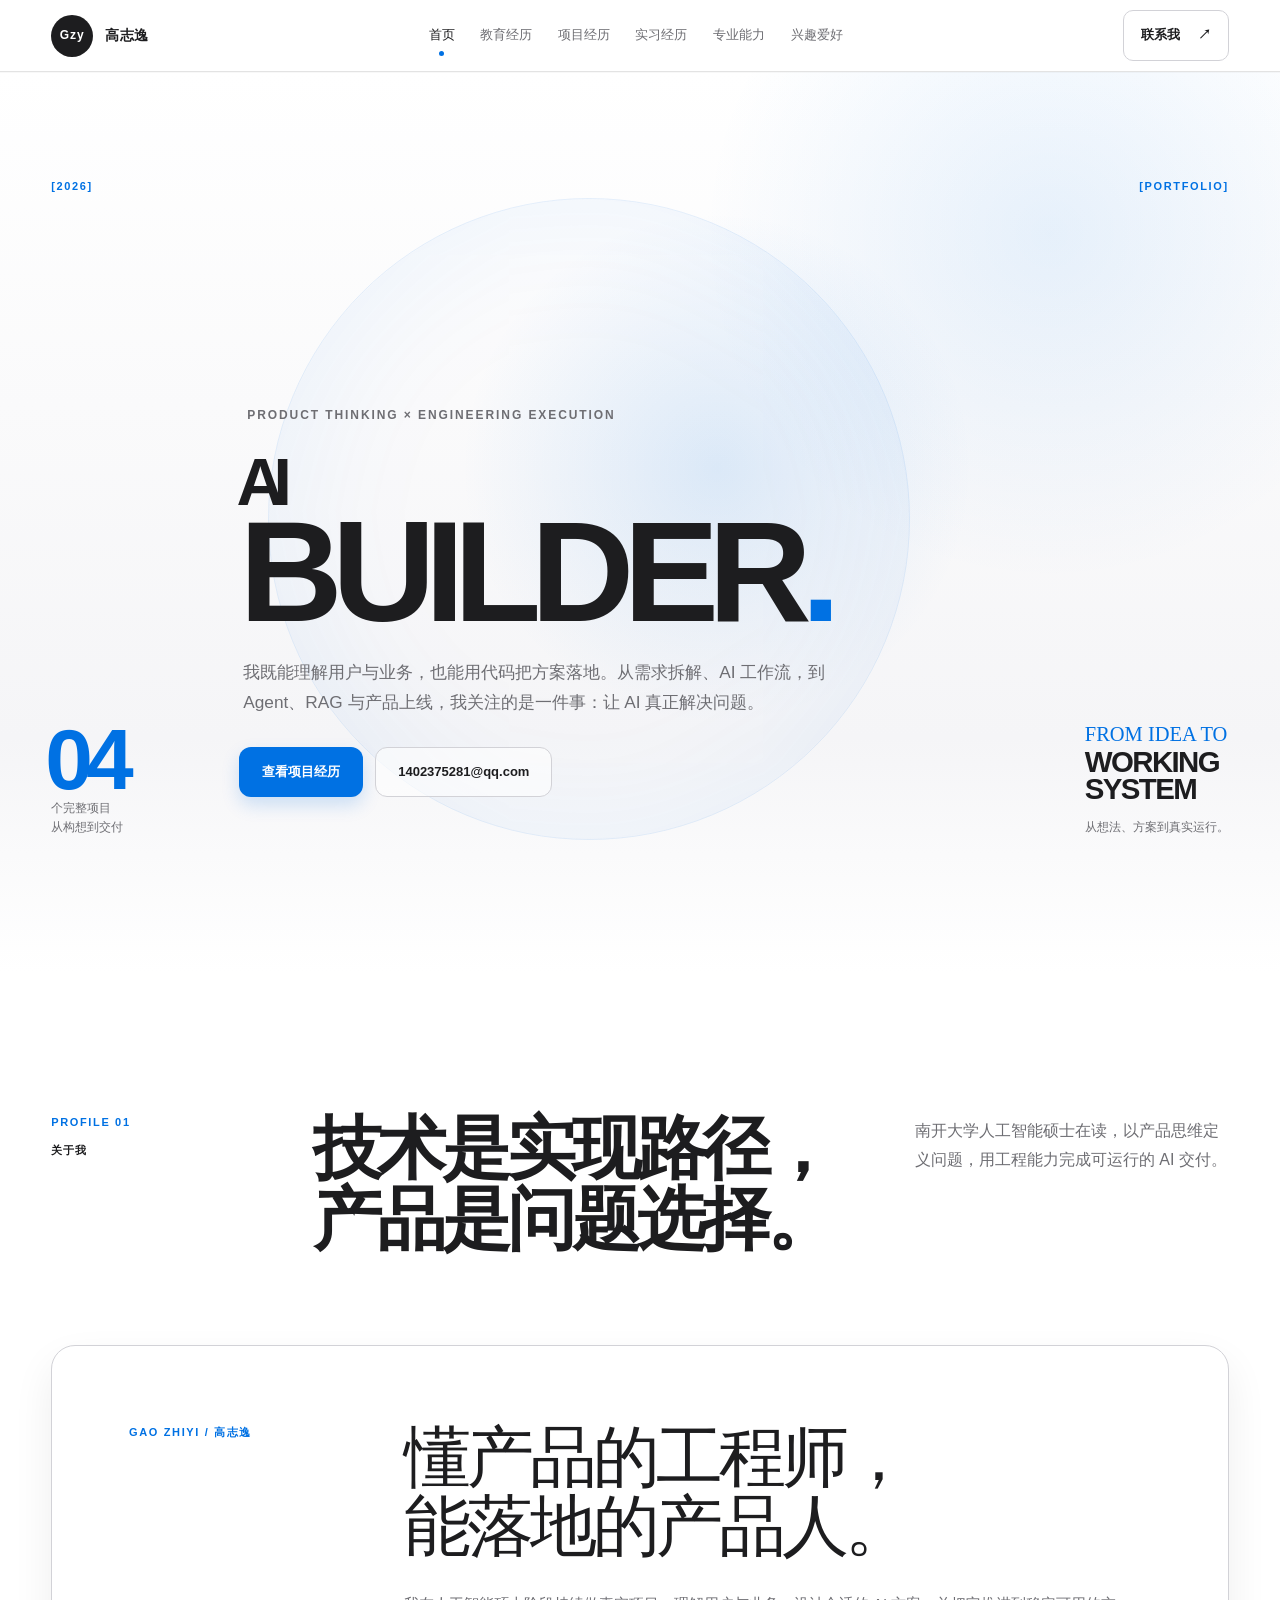
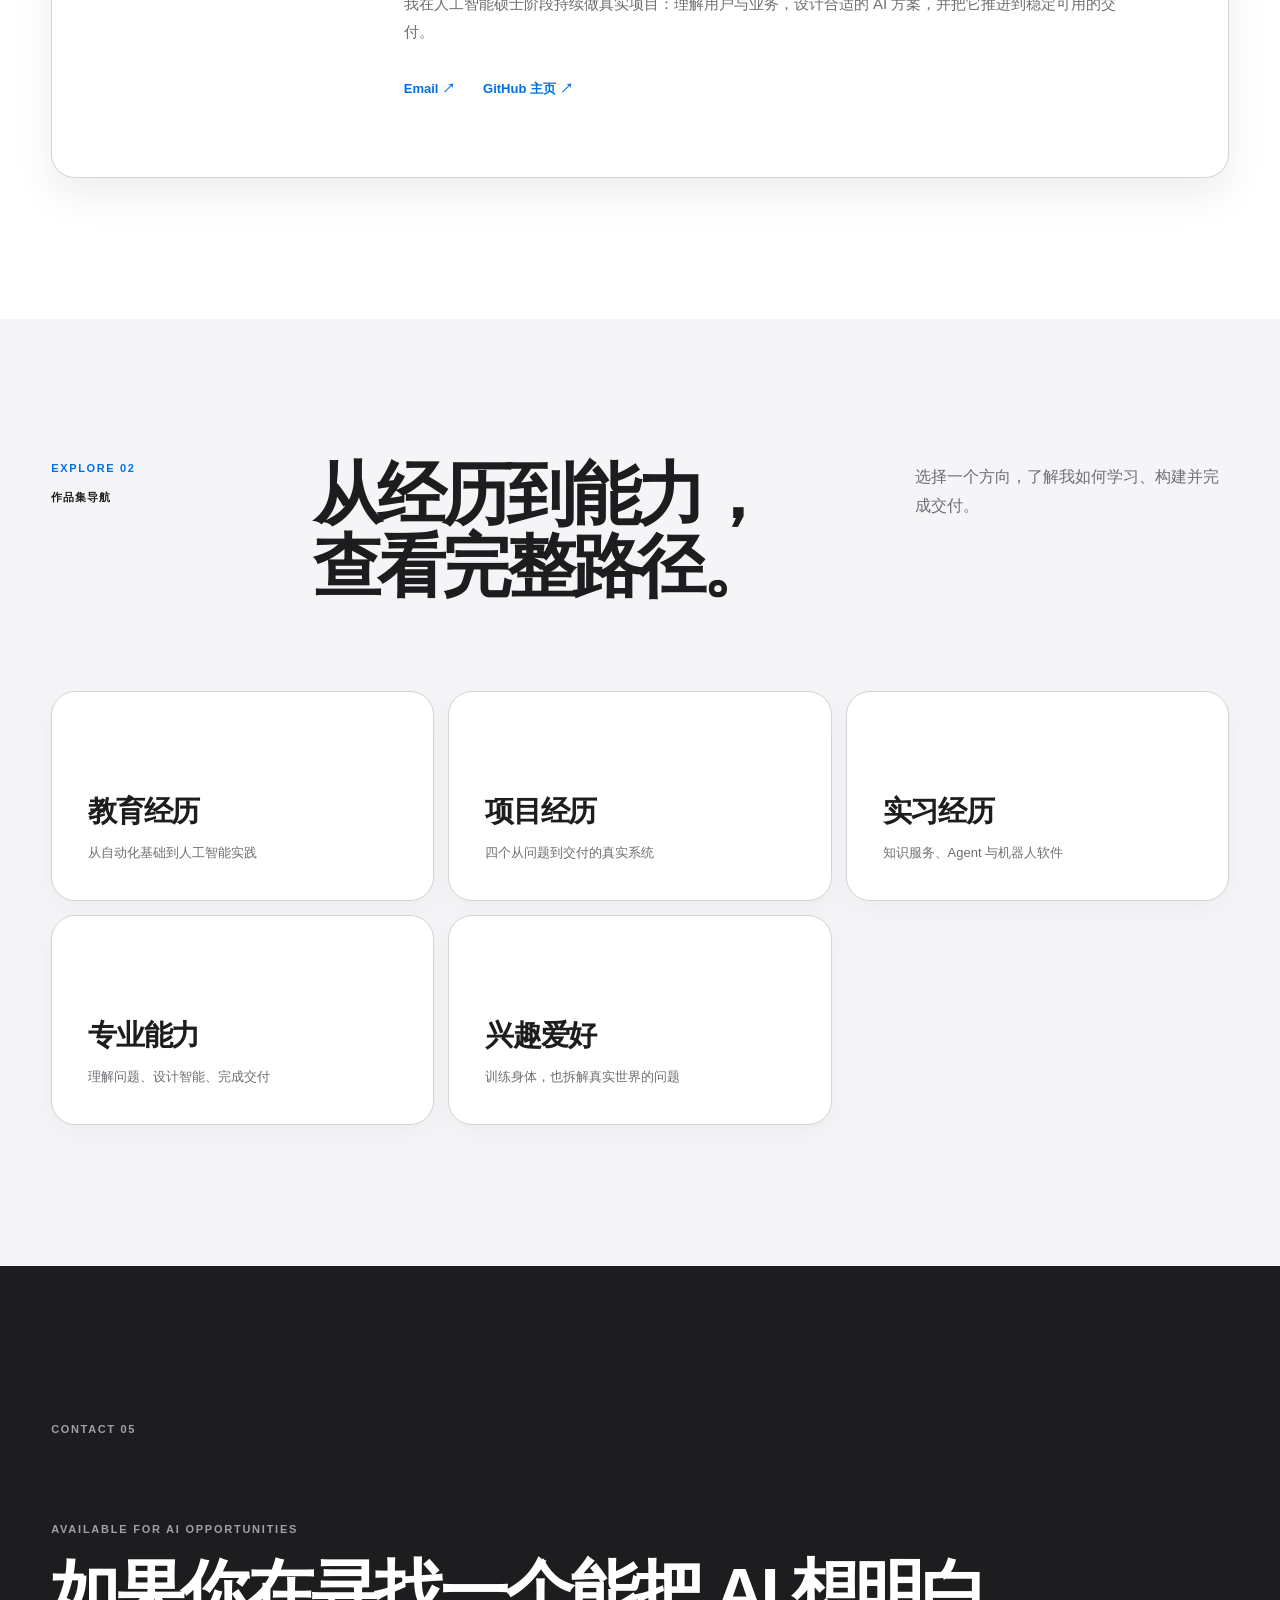
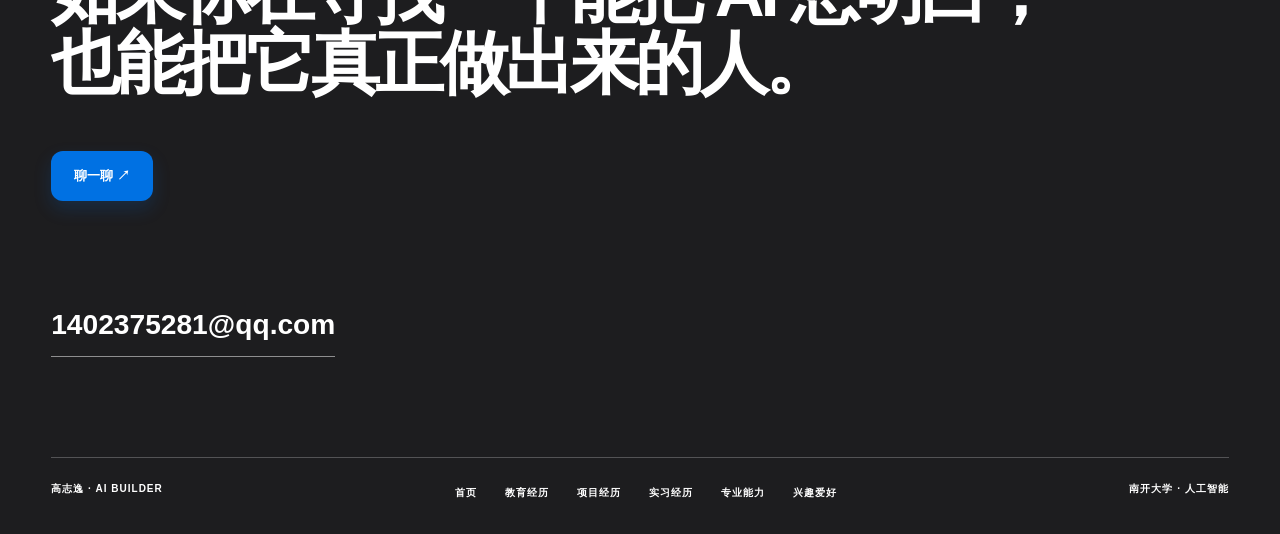
==== commit 57e058e3: "refine visual design with Apple-inspired light theme" ====
--- a/index.html
+++ b/index.html
@@ -4,7 +4,7 @@
     <meta charset="UTF-8" />
     <meta name="viewport" content="width=device-width, initial-scale=1.0" />
     <meta name="description" content="高志逸的个人作品集：以产品思维定义问题，以工程能力落地 Agent、RAG 与智能硬件项目。" />
-    <meta name="theme-color" content="#0b0d0f" />
+    <meta name="theme-color" content="#ffffff" />
     <title>高志逸｜AI Builder</title>
     <link rel="icon" href="assets/favicon.svg" type="image/svg+xml" />
     <link rel="stylesheet" href="styles.css" />
--- a/styles.css
+++ b/styles.css
@@ -1,12 +1,12 @@
 :root {
-  --ink: #0b0d0f;
-  --ink-soft: #15191c;
-  --paper: #f1eee6;
-  --paper-deep: #dedad0;
-  --white: #fbfaf6;
-  --muted: #858b8f;
-  --accent: #ff5a36;
-  --signal: #bdeec7;
+  --ink: #1d1d1f;
+  --ink-soft: #f5f5f7;
+  --paper: #f5f5f7;
+  --paper-deep: #ffffff;
+  --white: #ffffff;
+  --muted: #6e6e73;
+  --accent: #0071e3;
+  --signal: #e8f3ff;
   --max-width: 1480px;
   --side-pad: clamp(22px, 4vw, 64px);
   --radius: 24px;
@@ -1491,6 +1491,10 @@
   width: min(100%, 320px);
 }
 
+.project-full-content {
+  border-top: 1px solid rgba(255, 255, 255, 0.14);
+}
+
 .timeline-details-panel {
   margin-top: 22px;
   border-color: rgba(11, 13, 15, 0.17);
@@ -2345,3 +2349,623 @@
     transform: none;
   }
 }
+
+/* Apple-inspired light system: quiet surfaces, generous space, focused blue actions. */
+:root {
+  --apple-line: #d2d2d7;
+  --apple-copy: #6e6e73;
+  --apple-blue-soft: #eaf4ff;
+  --apple-shadow: 0 18px 42px rgba(0, 0, 0, 0.07);
+}
+
+body {
+  color: var(--ink);
+  background: #ffffff;
+  font-family: -apple-system, BlinkMacSystemFont, "SF Pro Display", "SF Pro Text", "Helvetica Neue", "PingFang SC", "Microsoft YaHei", Arial, sans-serif;
+}
+
+::selection {
+  color: #ffffff;
+  background: var(--accent);
+}
+
+.site-header {
+  color: var(--ink);
+  border-bottom-color: rgba(29, 29, 31, 0.12);
+  background: rgba(255, 255, 255, 0.84);
+  box-shadow: 0 1px 0 rgba(29, 29, 31, 0.03);
+  backdrop-filter: saturate(180%) blur(20px);
+}
+
+.brand-mark {
+  color: #ffffff;
+  background: var(--ink);
+  border-radius: 50%;
+}
+
+.nav-links {
+  color: var(--muted);
+}
+
+.nav-links a:hover,
+.nav-links a:focus-visible,
+.identity-links a:hover,
+.identity-links a:focus-visible {
+  color: var(--accent);
+}
+
+body[data-page="home"] .nav-links [data-page-link="home"],
+body[data-page="education"] .nav-links [data-page-link="education"],
+body[data-page="projects"] .nav-links [data-page-link="projects"],
+body[data-page="internship"] .nav-links [data-page-link="internship"],
+body[data-page="skills"] .nav-links [data-page-link="skills"],
+body[data-page="interests"] .nav-links [data-page-link="interests"] {
+  color: var(--ink);
+}
+
+.header-cta {
+  border-color: var(--apple-line);
+  background: rgba(255, 255, 255, 0.72);
+}
+
+.header-cta:hover,
+.header-cta:focus-visible {
+  color: #ffffff;
+  background: var(--ink);
+}
+
+.mobile-menu-toggle {
+  color: var(--ink);
+  border-color: var(--apple-line);
+  background: rgba(255, 255, 255, 0.72);
+}
+
+.hero,
+.page-hero:not(.hero) {
+  color: var(--ink);
+  background:
+    radial-gradient(circle at 82% 18%, rgba(0, 113, 227, 0.09), transparent 27%),
+    linear-gradient(180deg, #ffffff 0%, #f5f5f7 74%, #ffffff 100%);
+}
+
+.hero::before {
+  opacity: 0.045;
+  background-image: radial-gradient(rgba(29, 29, 31, 0.5) 0.45px, transparent 0.6px);
+}
+
+.hero::after {
+  border-color: rgba(0, 113, 227, 0.1);
+  box-shadow: 0 0 160px rgba(0, 113, 227, 0.08) inset;
+}
+
+.page-hero:not(.hero)::after {
+  border-color: rgba(0, 113, 227, 0.13);
+}
+
+.hero-atmosphere {
+  background: radial-gradient(circle, rgba(0, 113, 227, 0.12), transparent 67%);
+}
+
+.hero-meta,
+.hero-role,
+.hero-side,
+.scroll-cue {
+  color: var(--apple-copy);
+}
+
+.hero-side-left strong,
+.hero-side-right > span,
+.section-index,
+.eyebrow,
+.timeline-type,
+.project-meta span:last-child {
+  color: var(--accent);
+}
+
+.hero-side-right strong,
+.hero h1,
+.page-hero:not(.hero) h1 {
+  color: var(--ink);
+}
+
+.hero-intro,
+.page-hero:not(.hero) .hero-intro {
+  color: var(--apple-copy);
+}
+
+.hero-side-right p {
+  color: var(--apple-copy);
+}
+
+.button-primary {
+  color: #ffffff;
+  background: var(--accent);
+  box-shadow: 0 8px 18px rgba(0, 113, 227, 0.18);
+}
+
+.button-primary:hover,
+.button-primary:focus-visible {
+  color: #ffffff;
+  background: #0066cc;
+}
+
+.button-ghost {
+  color: var(--ink);
+  border-color: var(--apple-line);
+  background: rgba(255, 255, 255, 0.6);
+}
+
+.button-ghost:hover,
+.button-ghost:focus-visible {
+  color: var(--ink);
+  border-color: var(--ink);
+  background: #ffffff;
+}
+
+.page-content,
+.profile-section,
+.journey-section {
+  background: #ffffff;
+}
+
+.routes-section {
+  background: var(--paper);
+}
+
+.section-heading > p,
+.identity-copy > p:not(.eyebrow),
+.journey-group-heading > p,
+.timeline-item > div:nth-child(2) > p:last-child,
+.timeline-description > p,
+.proof-card p,
+.route-card span {
+  color: var(--apple-copy);
+}
+
+.profile-summary-card {
+  color: var(--ink);
+  border: 1px solid var(--apple-line);
+  background: #ffffff;
+  box-shadow: var(--apple-shadow);
+}
+
+.profile-summary-card .identity-copy .eyebrow {
+  color: var(--accent);
+}
+
+.identity-links a {
+  color: var(--accent);
+}
+
+.proof-card {
+  border-color: var(--apple-line);
+  background: #ffffff;
+}
+
+.proof-card > span,
+.proof-card strong {
+  color: var(--ink);
+}
+
+.accent-card {
+  color: var(--ink);
+  border-color: #cfe5ff;
+  background: var(--apple-blue-soft);
+}
+
+.accent-card p {
+  color: var(--apple-copy);
+}
+
+.outline-card {
+  color: var(--ink);
+  border-color: var(--apple-line);
+  background: var(--paper);
+}
+
+.outline-card p {
+  color: var(--apple-copy);
+}
+
+.route-card {
+  border-color: var(--apple-line);
+  background: #ffffff;
+  box-shadow: 0 8px 24px rgba(0, 0, 0, 0.035);
+}
+
+.route-card:hover,
+.route-card:focus-visible,
+.route-card[aria-current="page"] {
+  border-color: rgba(0, 113, 227, 0.45);
+  box-shadow: 0 18px 34px rgba(0, 113, 227, 0.1);
+}
+
+.route-card::before {
+  background: var(--accent);
+}
+
+.projects-content,
+.skills-content {
+  color: var(--ink);
+  background: var(--paper);
+}
+
+.projects-content .section-heading > p,
+.skills-content .section-heading > p,
+.projects-content .section-name,
+.skills-content .section-name {
+  color: var(--apple-copy);
+}
+
+.project-card {
+  border-color: var(--apple-line);
+  background: #ffffff;
+  box-shadow: var(--apple-shadow);
+}
+
+.project-details,
+.timeline-details-panel,
+.project-full-content,
+.project-gallery,
+.robot-shot,
+.wiki-flow {
+  border-color: var(--apple-line);
+}
+
+.project-details > summary,
+.timeline-details-panel > summary,
+.details-toggle {
+  color: var(--ink);
+}
+
+.project-details[open],
+.timeline-details-panel[open] {
+  background: var(--paper);
+}
+
+.project-details[open] > summary,
+.timeline-details-panel[open] > summary {
+  border-bottom-color: var(--apple-line);
+}
+
+.details-icon {
+  color: var(--accent);
+}
+
+.project-copy > p,
+.project-copy > .project-points,
+.project-points {
+  color: #424245;
+}
+
+.project-points strong {
+  color: var(--ink);
+}
+
+.tag-list span {
+  color: var(--apple-copy);
+  border-color: var(--apple-line);
+  background: rgba(255, 255, 255, 0.72);
+}
+
+.project-copy > .metric-pill,
+.metric-pill {
+  color: #ffffff;
+  background: var(--accent);
+  box-shadow: 0 8px 18px rgba(0, 113, 227, 0.16);
+}
+
+.project-visual {
+  background: var(--paper);
+}
+
+.agent-visual {
+  background:
+    linear-gradient(rgba(29, 29, 31, 0.055) 1px, transparent 1px),
+    linear-gradient(90deg, rgba(29, 29, 31, 0.055) 1px, transparent 1px),
+    radial-gradient(circle at 50% 52%, rgba(0, 113, 227, 0.16), transparent 30%),
+    #f5f5f7;
+}
+
+.agent-visual svg {
+  stroke: rgba(29, 29, 31, 0.18);
+}
+
+.agent-core,
+.agent-node {
+  color: var(--ink);
+  border-color: var(--apple-line);
+  background: rgba(255, 255, 255, 0.9);
+  box-shadow: 0 16px 42px rgba(0, 0, 0, 0.1);
+}
+
+.agent-core {
+  border-color: var(--accent);
+}
+
+.agent-core span {
+  color: var(--apple-copy);
+}
+
+.agent-core strong {
+  color: var(--ink);
+}
+
+.agent-node {
+  color: var(--ink);
+}
+
+.node-expert {
+  color: #ffffff;
+  border-color: var(--accent);
+  background: var(--accent);
+}
+
+.project-gallery,
+.project-preview,
+.robot-shot {
+  background: var(--paper);
+}
+
+.project-shot {
+  border-color: var(--apple-line);
+  background: #ffffff;
+  box-shadow: 0 8px 20px rgba(0, 0, 0, 0.05);
+}
+
+.project-shot figcaption,
+.robot-shot figcaption {
+  color: var(--ink);
+}
+
+.project-shot figcaption span,
+.robot-shot figcaption span {
+  color: var(--accent);
+}
+
+.project-fact-panel {
+  color: var(--ink);
+  background: #ffffff;
+}
+
+.project-fact-panel li {
+  border-color: var(--apple-line);
+}
+
+.project-fact-panel li:first-child {
+  border-color: var(--apple-line);
+}
+
+.project-fact-panel b {
+  color: var(--accent);
+}
+
+.project-metrics {
+  border-color: var(--apple-line);
+  background: var(--paper);
+}
+
+.project-metrics div {
+  border-color: var(--apple-line);
+}
+
+.project-metrics strong {
+  color: var(--ink);
+}
+
+.project-metrics span {
+  color: var(--apple-copy);
+}
+
+.wiki-visual {
+  background:
+    radial-gradient(circle at 80% 20%, rgba(0, 113, 227, 0.12), transparent 30%),
+    #f5f5f7;
+}
+
+.wiki-visual .visual-label,
+.wiki-status {
+  color: var(--accent);
+}
+
+.wiki-stack span {
+  color: var(--ink);
+  border-color: var(--apple-line);
+  background: rgba(255, 255, 255, 0.86);
+  box-shadow: 0 16px 35px rgba(0, 0, 0, 0.09);
+}
+
+.wiki-stack span:nth-child(3) {
+  color: #ffffff;
+  border-color: var(--ink);
+  background: var(--ink);
+}
+
+.wiki-flow article {
+  border-color: var(--apple-line);
+}
+
+.wiki-flow article > span {
+  color: var(--accent);
+}
+
+.wiki-flow strong {
+  color: var(--ink);
+}
+
+.wiki-flow p {
+  color: var(--apple-copy);
+}
+
+.timeline {
+  border-color: var(--apple-line);
+}
+
+.timeline-item {
+  border-color: var(--apple-line);
+}
+
+.timeline-details {
+  color: #424245;
+}
+
+.timeline-details strong {
+  color: var(--ink);
+}
+
+.timeline-description .timeline-result {
+  color: var(--ink);
+  border-left-color: var(--accent);
+  background: var(--apple-blue-soft);
+}
+
+.timeline-details-panel {
+  border-color: var(--apple-line);
+}
+
+.timeline-details-panel[open] > summary {
+  border-color: var(--apple-line);
+}
+
+.capabilities-section {
+  color: var(--ink);
+  background: #ffffff;
+}
+
+.capabilities-section .section-heading > p {
+  color: var(--apple-copy);
+}
+
+.capability-grid,
+.skill-matrix-grid {
+  border-color: var(--apple-line);
+}
+
+.capability-grid article {
+  color: var(--ink);
+  border-color: var(--apple-line);
+  background: #ffffff;
+}
+
+.capability-grid article:hover {
+  color: var(--ink);
+  background: var(--apple-blue-soft);
+}
+
+.capability-number {
+  color: var(--apple-copy);
+}
+
+.capability-grid .eyebrow,
+.capability-grid article:hover .eyebrow,
+.capability-grid article:hover .capability-number {
+  color: var(--accent);
+}
+
+.capability-grid article > p:not(.eyebrow),
+.capability-grid article:hover > p:not(.eyebrow) {
+  color: var(--apple-copy);
+}
+
+.skill-matrix {
+  border-color: var(--apple-line);
+}
+
+.skill-matrix-grid [data-skill-group] {
+  border-color: var(--apple-line);
+  background: #ffffff;
+}
+
+.skill-matrix-grid .tag-list span {
+  color: var(--apple-copy);
+  border-color: var(--apple-line);
+  background: var(--paper);
+}
+
+.interest-card,
+body[data-page="interests"] .capability-grid article {
+  border-color: var(--apple-line);
+  background: #ffffff;
+}
+
+.interest-card .capability-number,
+body[data-page="interests"] .capability-number,
+.interest-card .eyebrow,
+body[data-page="interests"] .capability-grid .eyebrow,
+body[data-page="interests"] .capability-grid article:hover .eyebrow {
+  color: var(--accent);
+}
+
+.interest-card > p:not(.eyebrow),
+body[data-page="interests"] .capability-grid article > p:not(.eyebrow),
+body[data-page="interests"] .capability-grid article:hover > p:not(.eyebrow) {
+  color: var(--apple-copy);
+}
+
+.interest-status,
+.interest-card .tag-list span,
+body[data-page="interests"] .capability-grid .tag-list span,
+body[data-page="interests"] .capability-grid article:hover .tag-list span {
+  color: #005bb5;
+  background: var(--apple-blue-soft);
+}
+
+.contact-section {
+  --contact-ink: #ffffff;
+  color: #ffffff;
+  background: var(--ink);
+}
+
+.contact-section > .eyebrow,
+.contact-section > p {
+  color: #a1a1a6;
+}
+
+.contact-section h2 {
+  color: #ffffff;
+}
+
+.button-light {
+  color: #ffffff;
+  background: var(--accent);
+  box-shadow: 0 8px 18px rgba(0, 113, 227, 0.18);
+}
+
+.button-light:hover,
+.button-light:focus-visible {
+  color: #ffffff;
+  background: #0066cc;
+}
+
+.contact-email {
+  color: #ffffff;
+  border-color: rgba(255, 255, 255, 0.5);
+}
+
+.contact-email:hover,
+.contact-email:focus-visible {
+  color: #ffffff;
+  border-color: #ffffff;
+}
+
+.contact-section footer {
+  border-color: rgba(255, 255, 255, 0.24);
+}
+
+:focus-visible {
+  outline-color: var(--accent);
+}
+
+@media (max-width: 820px) {
+  .nav-links.is-open {
+    border-color: var(--apple-line);
+    background: rgba(255, 255, 255, 0.97);
+    box-shadow: 0 18px 45px rgba(0, 0, 0, 0.12);
+  }
+
+  .nav-links.is-open a:hover,
+  .nav-links.is-open a:focus-visible {
+    color: var(--ink);
+    background: var(--paper);
+  }
+}
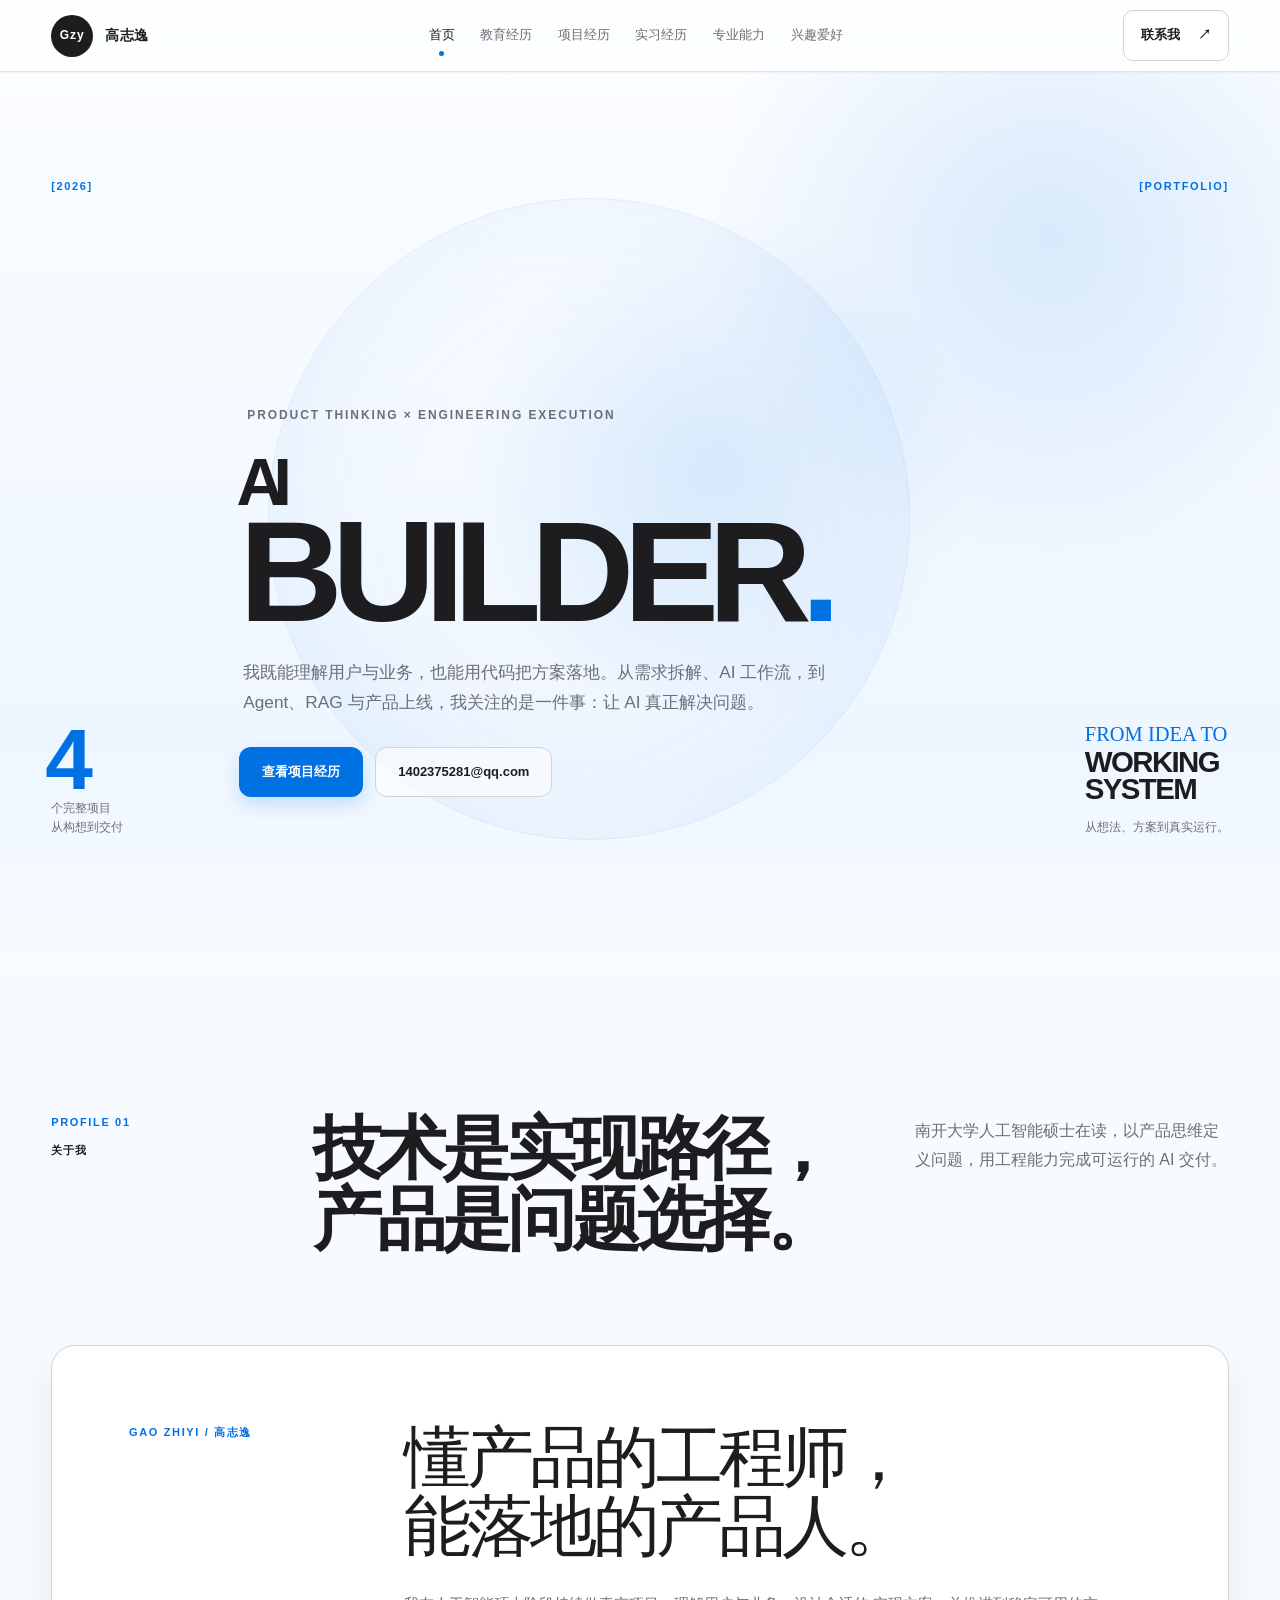
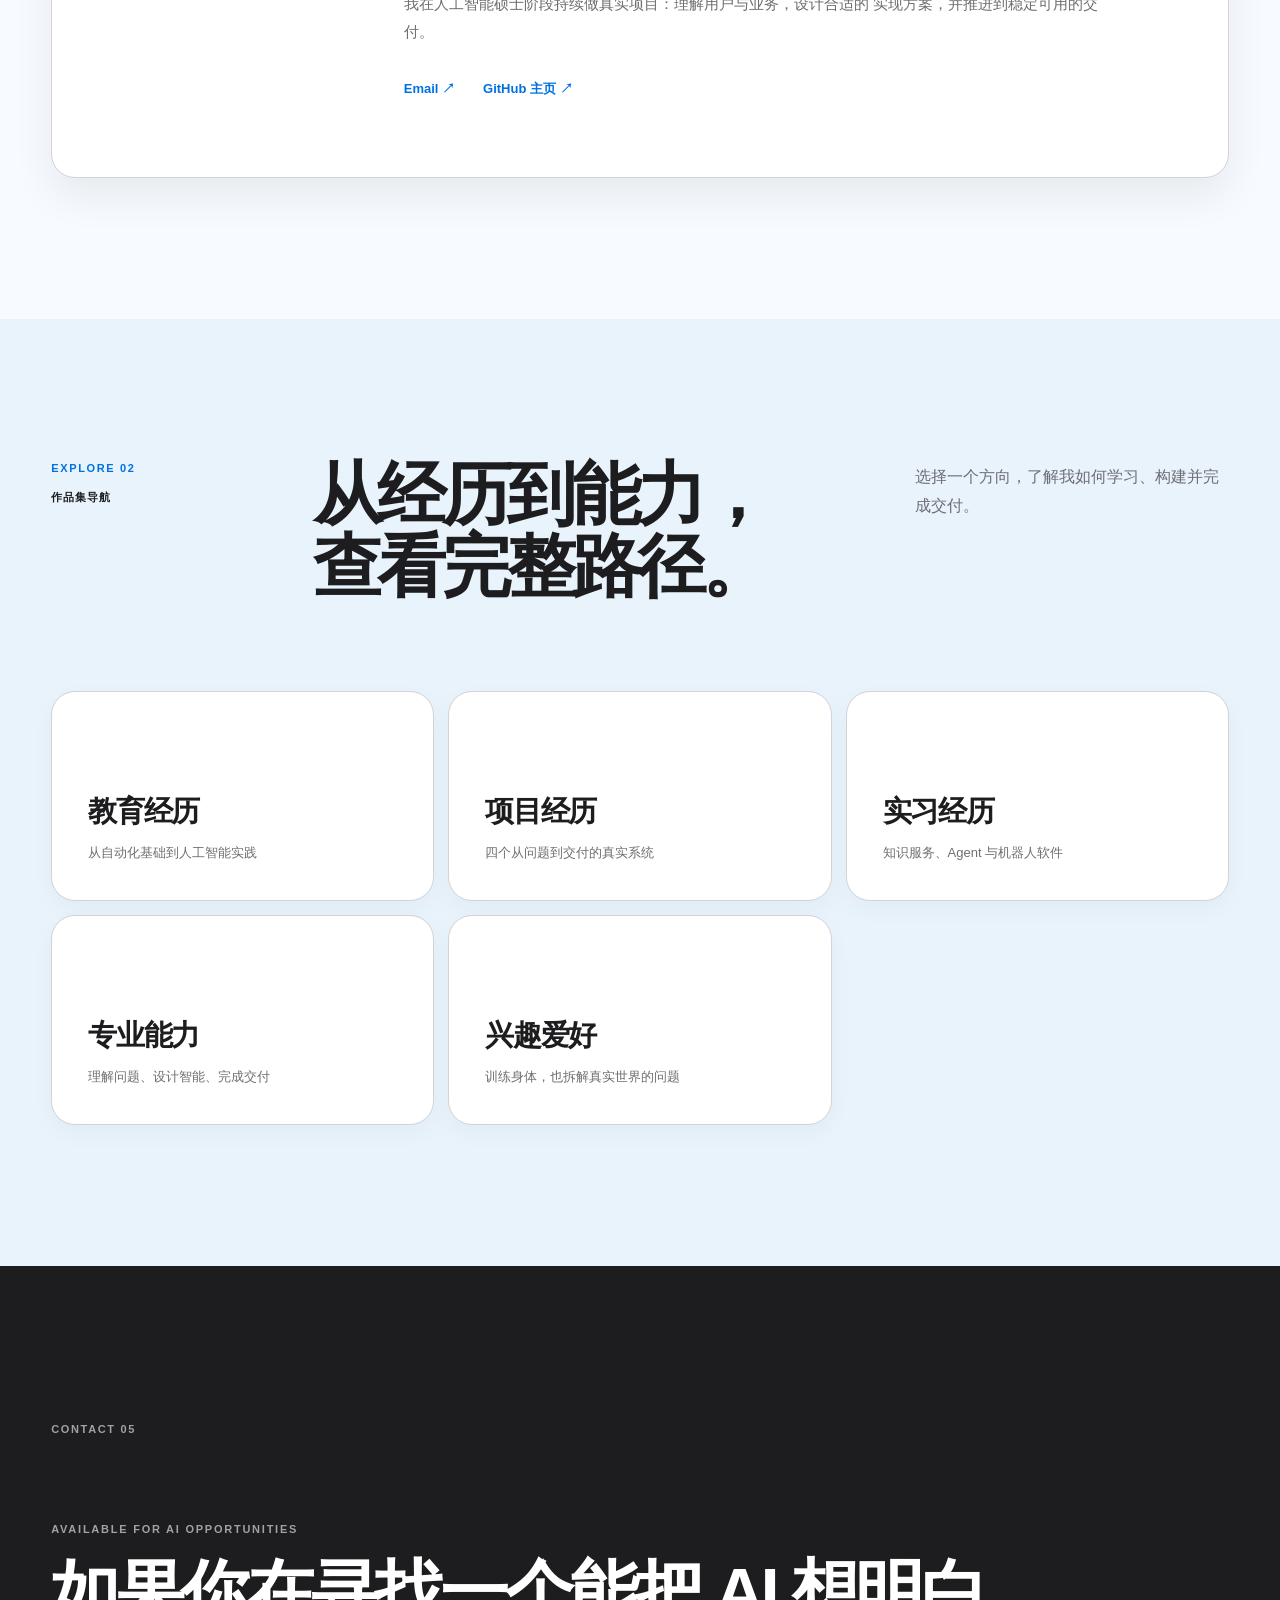
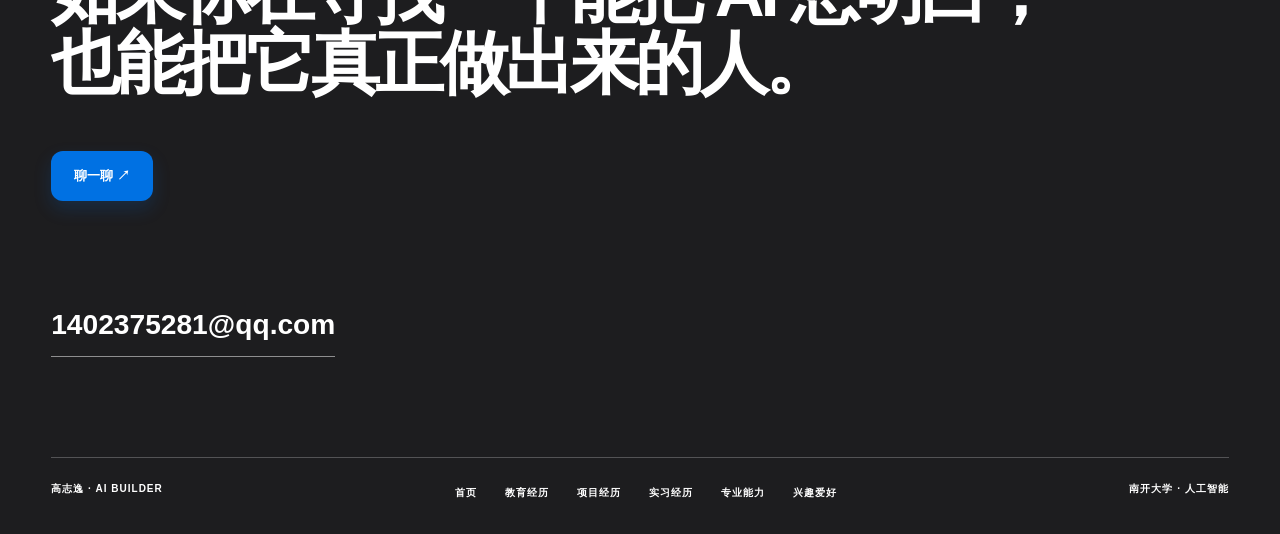
==== commit 765cbf1c: "tune background with soft blue palette" ====
--- a/index.html
+++ b/index.html
@@ -37,7 +37,7 @@
       <section class="hero page-hero" id="home-hero" aria-labelledby="hero-title">
         <div class="hero-atmosphere" aria-hidden="true"></div>
         <div class="eyebrow hero-meta"><span>[2026]</span><span>[PORTFOLIO]</span></div>
-        <div class="hero-side hero-side-left" aria-hidden="true"><strong>04</strong><span>个完整项目<br />从构想到交付</span></div>
+        <div class="hero-side hero-side-left" aria-hidden="true"><strong>4</strong><span>个完整项目<br />从构想到交付</span></div>
         <div class="hero-content">
           <p class="hero-role">PRODUCT THINKING × ENGINEERING EXECUTION</p>
           <h1 id="hero-title"><span>AI</span><span>BUILDER<span class="accent-dot">.</span></span></h1>
@@ -61,7 +61,7 @@
             <div class="identity-copy">
               <p class="eyebrow">GAO ZHIYI / 高志逸</p>
               <h3>懂产品的工程师，<br />能落地的产品人。</h3>
-              <p>我在人工智能硕士阶段持续做真实项目：理解用户与业务，设计合适的 AI 方案，并把它推进到稳定可用的交付。</p>
+              <p>我在人工智能硕士阶段持续做真实项目：理解用户与业务，设计合适的 实现方案，并推进到稳定可用的交付。</p>
               <div class="identity-links">
                 <a href="mailto:1402375281@qq.com">Email ↗</a>
                 <a href="https://github.com/Ya97779" target="_blank" rel="noopener noreferrer">GitHub 主页 ↗</a>
--- a/styles.css
+++ b/styles.css
@@ -1,8 +1,8 @@
 :root {
   --ink: #1d1d1f;
-  --ink-soft: #f5f5f7;
-  --paper: #f5f5f7;
-  --paper-deep: #ffffff;
+  --ink-soft: #f3f8fd;
+  --paper: #edf6ff;
+  --paper-deep: #e6f2fc;
   --white: #ffffff;
   --muted: #6e6e73;
   --accent: #0071e3;
@@ -2360,7 +2360,7 @@
 
 body {
   color: var(--ink);
-  background: #ffffff;
+  background: #edf6ff;
   font-family: -apple-system, BlinkMacSystemFont, "SF Pro Display", "SF Pro Text", "Helvetica Neue", "PingFang SC", "Microsoft YaHei", Arial, sans-serif;
 }
 
@@ -2424,8 +2424,8 @@
 .page-hero:not(.hero) {
   color: var(--ink);
   background:
-    radial-gradient(circle at 82% 18%, rgba(0, 113, 227, 0.09), transparent 27%),
-    linear-gradient(180deg, #ffffff 0%, #f5f5f7 74%, #ffffff 100%);
+    radial-gradient(circle at 82% 18%, rgba(0, 113, 227, 0.13), transparent 27%),
+    linear-gradient(180deg, #fbfdff 0%, #eef6ff 74%, #f8fbff 100%);
 }
 
 .hero::before {
@@ -2505,11 +2505,11 @@
 .page-content,
 .profile-section,
 .journey-section {
-  background: #ffffff;
+  background: #f7fbff;
 }
 
 .routes-section {
-  background: var(--paper);
+  background: #e8f3fc;
 }
 
 .section-heading > p,
@@ -2664,7 +2664,7 @@
     linear-gradient(rgba(29, 29, 31, 0.055) 1px, transparent 1px),
     linear-gradient(90deg, rgba(29, 29, 31, 0.055) 1px, transparent 1px),
     radial-gradient(circle at 50% 52%, rgba(0, 113, 227, 0.16), transparent 30%),
-    #f5f5f7;
+    #edf6ff;
 }
 
 .agent-visual svg {
@@ -2760,7 +2760,7 @@
 .wiki-visual {
   background:
     radial-gradient(circle at 80% 20%, rgba(0, 113, 227, 0.12), transparent 30%),
-    #f5f5f7;
+    #f2f8ff;
 }
 
 .wiki-visual .visual-label,
@@ -2829,7 +2829,7 @@
 
 .capabilities-section {
   color: var(--ink);
-  background: #ffffff;
+  background: #f7fbff;
 }
 
 .capabilities-section .section-heading > p {
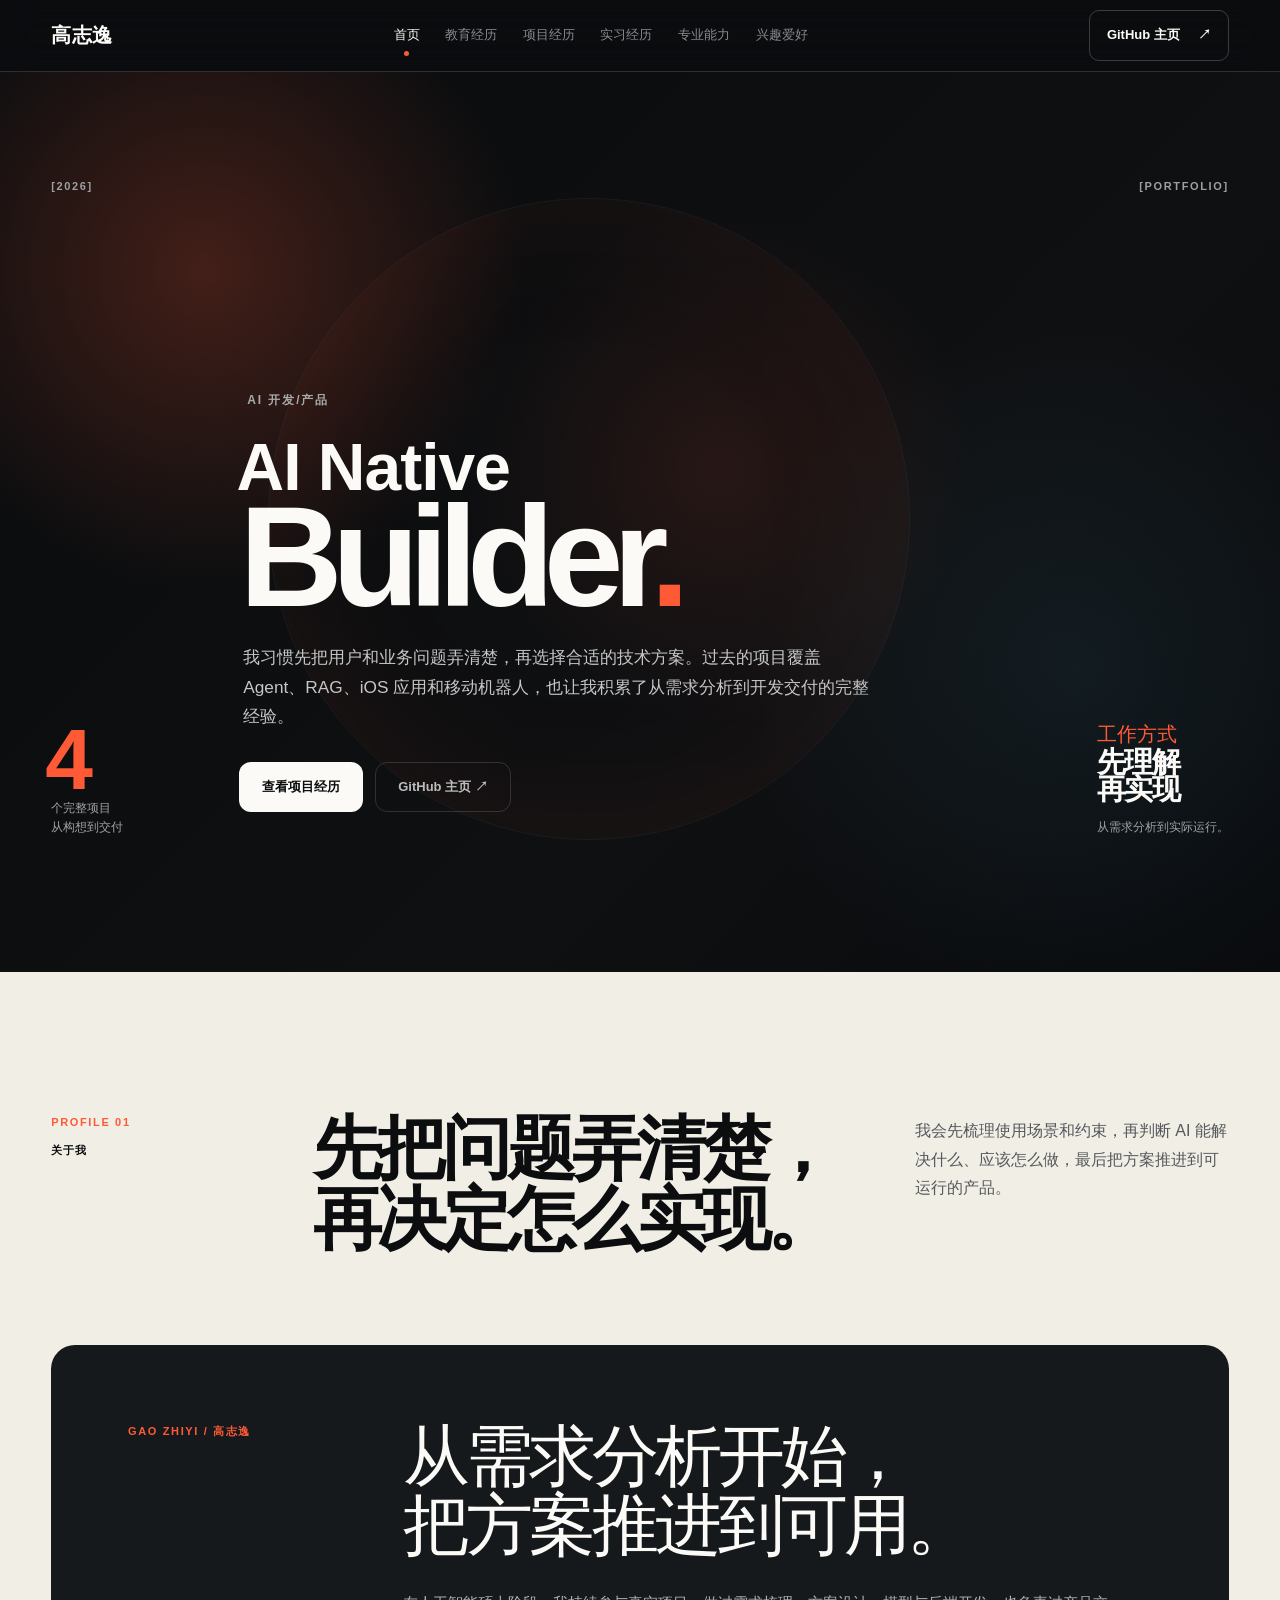
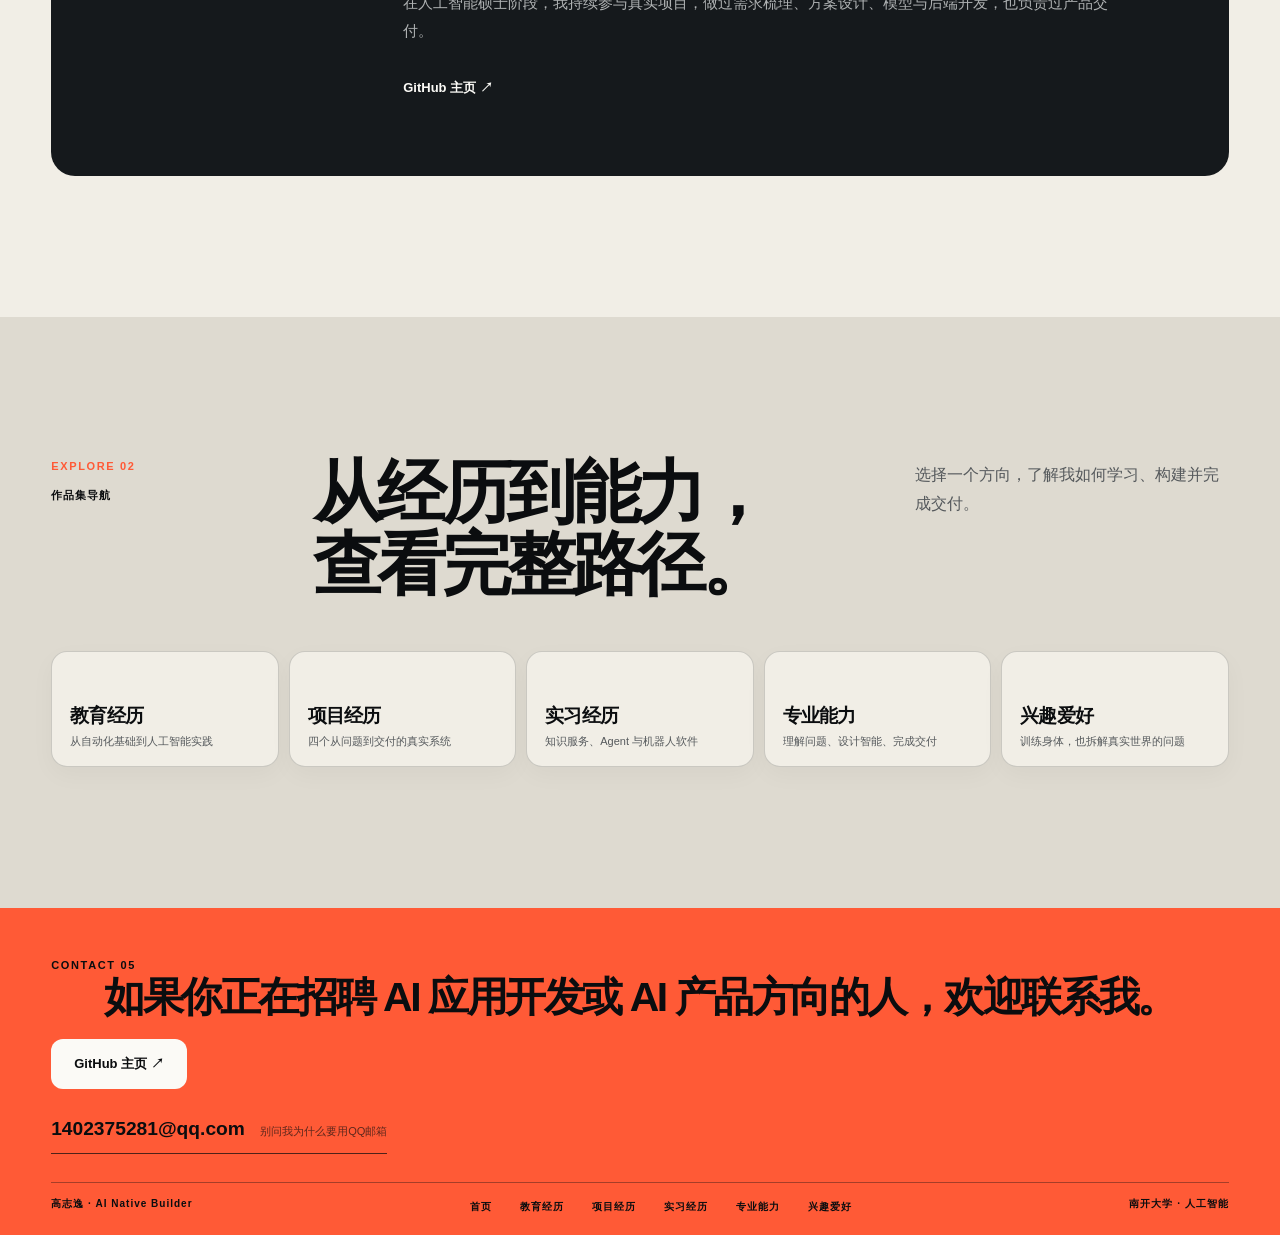
==== commit 2ec94f05: "Update portfolio visuals and project assets" ====
--- a/index.html
+++ b/index.html
@@ -4,8 +4,8 @@
     <meta charset="UTF-8" />
     <meta name="viewport" content="width=device-width, initial-scale=1.0" />
     <meta name="description" content="高志逸的个人作品集：以产品思维定义问题，以工程能力落地 Agent、RAG 与智能硬件项目。" />
-    <meta name="theme-color" content="#ffffff" />
-    <title>高志逸｜AI Builder</title>
+    <meta name="theme-color" content="#0b0d0f" />
+    <title>高志逸｜AI Native Builder</title>
     <link rel="icon" href="assets/favicon.svg" type="image/svg+xml" />
     <link rel="stylesheet" href="styles.css" />
     <script src="script.js" defer></script>
@@ -15,8 +15,7 @@
 
     <header class="site-header" aria-label="主导航">
       <a class="brand" href="index.html" aria-label="返回首页">
-        <span class="brand-mark">Gzy</span>
-        <span>高志逸</span>
+        高志逸
       </a>
       <button class="mobile-menu-toggle" type="button" aria-controls="site-nav" aria-expanded="false">
         <span>菜单</span>
@@ -30,7 +29,7 @@
         <a href="skills.html" data-page-link="skills">专业能力</a>
         <a href="interests.html" data-page-link="interests">兴趣爱好</a>
       </nav>
-      <a class="header-cta" href="mailto:1402375281@qq.com" aria-label="联系我">联系我 <span aria-hidden="true">↗</span></a>
+      <a class="header-cta" href="https://github.com/Ya97779" target="_blank" rel="noopener noreferrer" aria-label="GitHub 主页">GitHub 主页 <span aria-hidden="true">↗</span></a>
     </header>
 
     <main id="main">
@@ -39,31 +38,30 @@
         <div class="eyebrow hero-meta"><span>[2026]</span><span>[PORTFOLIO]</span></div>
         <div class="hero-side hero-side-left" aria-hidden="true"><strong>4</strong><span>个完整项目<br />从构想到交付</span></div>
         <div class="hero-content">
-          <p class="hero-role">PRODUCT THINKING × ENGINEERING EXECUTION</p>
-          <h1 id="hero-title"><span>AI</span><span>BUILDER<span class="accent-dot">.</span></span></h1>
-          <p class="hero-intro">我既能理解用户与业务，也能用代码把方案落地。从需求拆解、AI 工作流，到 Agent、RAG 与产品上线，我关注的是一件事：让 AI 真正解决问题。</p>
+          <p class="hero-role">AI 开发/产品</p>
+          <h1 id="hero-title"><span>AI Native</span><span>Builder<span class="accent-dot">.</span></span></h1>
+          <p class="hero-intro">我习惯先把用户和业务问题弄清楚，再选择合适的技术方案。过去的项目覆盖 Agent、RAG、iOS 应用和移动机器人，也让我积累了从需求分析到开发交付的完整经验。</p>
           <div class="hero-actions">
             <a class="button button-primary" href="projects.html">查看项目经历</a>
-            <a class="button button-ghost" href="mailto:1402375281@qq.com">1402375281@qq.com</a>
+            <a class="button button-ghost" href="https://github.com/Ya97779" target="_blank" rel="noopener noreferrer">GitHub 主页 ↗</a>
           </div>
         </div>
-        <div class="hero-side hero-side-right"><span>FROM IDEA TO</span><strong>WORKING<br />SYSTEM</strong><p>从想法、方案到真实运行。</p></div>
+        <div class="hero-side hero-side-right"><span>工作方式</span><strong>先理解<br />再实现</strong><p>从需求分析到实际运行。</p></div>
       </section>
 
       <section class="section profile-section" id="profile" aria-labelledby="profile-title">
         <div class="section-heading reveal">
           <div><span class="section-index">PROFILE 01</span><span class="section-name">关于我</span></div>
-          <h2 id="profile-title">技术是实现路径，<br />产品是问题选择。</h2>
-          <p>南开大学人工智能硕士在读，以产品思维定义问题，用工程能力完成可运行的 AI 交付。</p>
+          <h2 id="profile-title">先把问题弄清楚，再决定怎么实现。</h2>
+          <p>我会先梳理使用场景和约束，再判断 AI 能解决什么、应该怎么做，最后把方案推进到可运行的产品。</p>
         </div>
         <div class="profile-grid reveal">
           <article class="identity-card profile-summary-card">
             <div class="identity-copy">
               <p class="eyebrow">GAO ZHIYI / 高志逸</p>
-              <h3>懂产品的工程师，<br />能落地的产品人。</h3>
-              <p>我在人工智能硕士阶段持续做真实项目：理解用户与业务，设计合适的 实现方案，并推进到稳定可用的交付。</p>
+              <h3>从需求分析开始，<br />把方案推进到可用。</h3>
+              <p>在人工智能硕士阶段，我持续参与真实项目，做过需求梳理、方案设计、模型与后端开发，也负责过产品交付。</p>
               <div class="identity-links">
-                <a href="mailto:1402375281@qq.com">Email ↗</a>
                 <a href="https://github.com/Ya97779" target="_blank" rel="noopener noreferrer">GitHub 主页 ↗</a>
               </div>
             </div>
@@ -74,7 +72,7 @@
       <section class="section routes-section" aria-labelledby="routes-title">
         <div class="section-heading compact reveal">
           <div><span class="section-index">EXPLORE 02</span><span class="section-name">作品集导航</span></div>
-          <h2 id="routes-title">从经历到能力，<br />查看完整路径。</h2>
+          <h2 id="routes-title">从经历到能力，查看完整路径。</h2>
           <p>选择一个方向，了解我如何学习、构建并完成交付。</p>
         </div>
         <nav class="route-grid reveal" aria-label="作品集内容导航">
@@ -89,11 +87,11 @@
       <section class="contact-section" id="contact" aria-labelledby="contact-title">
         <div class="eyebrow">CONTACT 05</div>
         <p>AVAILABLE FOR AI OPPORTUNITIES</p>
-        <h2 id="contact-title">如果你在寻找一个能把 AI 想明白，<br />也能把它真正做出来的人。</h2>
-        <div class="contact-actions"><a class="button button-light" href="mailto:1402375281@qq.com">聊一聊 ↗</a></div>
-        <a class="contact-email" href="mailto:1402375281@qq.com">1402375281@qq.com</a>
+        <h2 id="contact-title">如果你正在招聘 AI 应用开发或 AI 产品方向的人，欢迎联系我。</h2>
+        <div class="contact-actions"><a class="button button-light" href="https://github.com/Ya97779" target="_blank" rel="noopener noreferrer">GitHub 主页 ↗</a></div>
+        <span class="contact-email">1402375281@qq.com <span class="contact-email-note">别问我为什么要用QQ邮箱</span></span>
         <footer>
-          <a href="index.html">高志逸 · AI BUILDER</a>
+          <a href="index.html">高志逸 · AI Native Builder</a>
           <nav class="footer-nav" aria-label="页脚导航">
             <a href="index.html">首页</a>
             <a href="education.html">教育经历</a>
--- a/styles.css
+++ b/styles.css
@@ -1,12 +1,12 @@
 :root {
-  --ink: #1d1d1f;
-  --ink-soft: #f3f8fd;
-  --paper: #edf6ff;
-  --paper-deep: #e6f2fc;
-  --white: #ffffff;
-  --muted: #6e6e73;
-  --accent: #0071e3;
-  --signal: #e8f3ff;
+  --ink: #0b0d0f;
+  --ink-soft: #15191c;
+  --paper: #f1eee6;
+  --paper-deep: #dedad0;
+  --white: #fbfaf6;
+  --muted: #858b8f;
+  --accent: #ff5a36;
+  --signal: #bdeec7;
   --max-width: 1480px;
   --side-pad: clamp(22px, 4vw, 64px);
   --radius: 24px;
@@ -87,23 +87,9 @@
   display: inline-flex;
   align-items: center;
   justify-self: start;
-  gap: 12px;
-  font-size: 14px;
-  font-weight: 700;
-  letter-spacing: 0.03em;
-}
-
-.brand-mark {
-  display: grid;
-  width: 42px;
-  height: 42px;
-  color: var(--white);
-  background: var(--accent);
-  border-radius: 12px;
-  place-items: center;
-  font-size: 12px;
-  font-weight: 900;
-  letter-spacing: 0.08em;
+  font-size: clamp(18px, 1.6vw, 24px);
+  font-weight: 760;
+  letter-spacing: 0.02em;
 }
 
 .nav-links {
@@ -354,6 +340,7 @@
 .hero h1 > span:first-child {
   margin-left: -0.04em;
   font-size: 0.46em;
+  letter-spacing: -0.015em;
   line-height: 1.1;
 }
 
@@ -543,6 +530,7 @@
   font-weight: 620;
   letter-spacing: -0.06em;
   line-height: 1.03;
+  text-wrap: balance;
 }
 
 .section-heading > p {
@@ -759,23 +747,23 @@
 
 .route-grid {
   display: grid;
-  grid-template-columns: repeat(3, minmax(0, 1fr));
-  gap: 14px;
+  grid-template-columns: repeat(5, minmax(0, 1fr));
+  gap: 10px;
 }
 
 .route-card {
   position: relative;
   display: flex;
-  min-height: 210px;
+  min-height: 116px;
   flex-direction: column;
   justify-content: flex-end;
-  padding: clamp(22px, 3vw, 36px);
+  padding: 18px 18px 16px;
   overflow: hidden;
   border: 1px solid rgba(11, 13, 15, 0.17);
-  border-radius: var(--radius);
+  border-radius: 16px;
   background: var(--paper);
   box-shadow: 0 8px 24px rgba(11, 13, 15, 0.035);
-  font-size: clamp(23px, 2.3vw, 34px);
+  font-size: clamp(17px, 1.45vw, 23px);
   font-weight: 650;
   letter-spacing: -0.045em;
   line-height: 1.15;
@@ -793,12 +781,12 @@
 }
 
 .route-card span {
-  margin-top: 14px;
+  margin-top: 8px;
   color: #55595c;
-  font-size: 13px;
+  font-size: 11px;
   font-weight: 500;
   letter-spacing: 0;
-  line-height: 1.7;
+  line-height: 1.45;
 }
 
 .route-card:hover,
@@ -813,6 +801,10 @@
 .route-card:focus-visible::before,
 .route-card[aria-current="page"]::before {
   opacity: 1;
+}
+
+.routes-section .section-heading {
+  padding-bottom: clamp(28px, 4vw, 54px);
 }
 
 .projects-section {
@@ -944,7 +936,7 @@
 .project-copy > p {
   margin: 0;
   color: #aeb1b2;
-  font-size: 15px;
+  font-size: 16px;
   line-height: 1.8;
 }
 
@@ -955,7 +947,7 @@
   padding: 0;
   list-style: none;
   color: #d0d2d2;
-  font-size: 13px;
+  font-size: 14px;
   line-height: 1.72;
 }
 
@@ -1146,14 +1138,14 @@
   min-height: 58px;
   padding: 14px 16px;
   color: #c6c8c9;
-  font-size: 11px;
-  line-height: 1.45;
+  font-size: clamp(16px, 1.35vw, 19px);
+  line-height: 1.55;
 }
 
 .project-shot figcaption span,
 .robot-shot figcaption span {
   color: var(--accent);
-  font-size: 9px;
+  font-size: clamp(13px, 1vw, 15px);
   font-weight: 850;
   letter-spacing: 0.14em;
 }
@@ -1259,68 +1251,18 @@
 }
 
 .wiki-visual {
-  padding: 120px 9% 45px;
-  background:
-    radial-gradient(circle at 80% 20%, rgba(255, 90, 54, 0.2), transparent 30%),
-    #e7e3da;
-}
-
-.wiki-visual .visual-label {
-  color: rgba(11, 13, 15, 0.58);
-}
-
-.wiki-stack {
-  position: relative;
-  display: grid;
-  height: 250px;
-}
-
-.wiki-stack span {
+  padding: 0;
+  background: #111416;
+}
+
+.wiki-visual img {
   position: absolute;
-  display: flex;
-  align-items: flex-end;
-  width: 68%;
-  height: 145px;
-  padding: 20px;
-  color: var(--ink);
-  border: 1px solid rgba(11, 13, 15, 0.25);
-  border-radius: 12px;
-  background: rgba(255, 255, 255, 0.72);
-  box-shadow: 0 16px 35px rgba(11, 13, 15, 0.12);
-  font-size: 10px;
-  font-weight: 850;
-  letter-spacing: 0.12em;
-}
-
-.wiki-stack span:nth-child(1) {
-  top: 0;
-  left: 0;
-  transform: rotate(-7deg);
-}
-
-.wiki-stack span:nth-child(2) {
-  top: 24px;
-  left: 16%;
-  transform: rotate(-1deg);
-}
-
-.wiki-stack span:nth-child(3) {
-  top: 50px;
-  right: 0;
-  color: var(--white);
-  border-color: var(--ink);
-  background: var(--ink);
-  transform: rotate(6deg);
-}
-
-.wiki-status {
-  position: absolute;
-  right: 9%;
-  bottom: 34px;
-  color: var(--accent);
-  font-size: 10px;
-  font-weight: 900;
-  letter-spacing: 0.12em;
+  inset: 0;
+  display: block;
+  width: 100%;
+  height: 100%;
+  object-fit: cover;
+  object-position: center;
 }
 
 .wiki-flow {
@@ -1493,6 +1435,34 @@
 
 .project-full-content {
   border-top: 1px solid rgba(255, 255, 255, 0.14);
+}
+
+.project-full-content > .project-copy {
+  min-height: clamp(430px, 32vw, 560px);
+  justify-content: space-between;
+  padding: clamp(42px, 5vw, 76px);
+}
+
+.project-full-content > .project-copy > p {
+  max-width: 1180px;
+  color: #c8cbcb;
+  font-size: clamp(17px, 1.35vw, 21px);
+  line-height: 1.9;
+}
+
+.project-full-content > .project-copy .project-points {
+  display: grid;
+  grid-template-columns: repeat(2, minmax(0, 1fr));
+  gap: 18px clamp(28px, 4vw, 68px);
+  max-width: 1280px;
+  margin-top: 38px;
+  color: #e0e2e1;
+  font-size: clamp(15px, 1.08vw, 18px);
+  line-height: 1.85;
+}
+
+.project-full-content > .project-copy .project-points strong {
+  color: var(--white);
 }
 
 .timeline-details-panel {
@@ -1616,6 +1586,7 @@
   min-height: 250px;
   flex-direction: column;
   padding: clamp(21px, 2.5vw, 34px);
+  color: var(--ink);
   border-right: 1px solid rgba(11, 13, 15, 0.17);
   border-bottom: 1px solid rgba(11, 13, 15, 0.17);
   background: var(--paper);
@@ -1694,7 +1665,7 @@
 
 .contact-section {
   --contact-ink: #0b0d0f;
-  padding: clamp(94px, 12vw, 178px) var(--side-pad) 30px;
+  padding: clamp(30px, 3.8vw, 50px) var(--side-pad) 16px;
   color: var(--contact-ink);
   background: var(--accent);
 }
@@ -1710,21 +1681,26 @@
 }
 
 .contact-section > p {
-  margin-top: 82px;
-  margin-bottom: 18px;
+  display: none;
+  margin-top: 0;
+  margin-bottom: 0;
   color: var(--contact-ink);
-  font-size: 11px;
+  font-size: 10px;
   font-weight: 850;
   letter-spacing: 0.16em;
 }
 
 .contact-section h2 {
-  max-width: 1100px;
-  margin-left: 0;
+  max-width: min(100%, 1280px);
+  margin-right: auto;
+  margin-left: auto;
+  font-size: clamp(26px, 3.2vw, 48px);
+  line-height: 1.08;
+  text-align: center;
 }
 
 .contact-actions {
-  margin-top: 52px;
+  margin-top: 20px;
   margin-left: 0;
 }
 
@@ -1747,12 +1723,21 @@
 .contact-email {
   display: inline-block;
   width: auto;
-  margin-top: 100px;
+  margin-top: 24px;
   margin-left: 0;
   padding-bottom: 7px;
   border-bottom: 1px solid rgba(11, 13, 15, 0.72);
-  font-size: clamp(18px, 2.2vw, 30px);
+  font-size: clamp(15px, 1.5vw, 21px);
   font-weight: 600;
+}
+
+.contact-email-note {
+  margin-left: 10px;
+  color: rgba(11, 13, 15, 0.66);
+  font-size: 0.58em;
+  font-weight: 500;
+  letter-spacing: 0;
+  white-space: nowrap;
 }
 
 .contact-email:hover,
@@ -1765,8 +1750,8 @@
   display: flex;
   justify-content: space-between;
   gap: 20px;
-  margin-top: 100px;
-  padding-top: 22px;
+  margin-top: 28px;
+  padding-top: 12px;
   border-top: 1px solid rgba(11, 13, 15, 0.36);
   font-size: 10px;
   font-weight: 800;
@@ -1890,8 +1875,19 @@
     gap: 25px;
   }
 
-  .route-grid {
-    grid-template-columns: repeat(2, minmax(0, 1fr));
+  .routes-section .route-grid {
+    display: flex;
+    gap: 10px;
+    overflow-x: auto;
+    padding-bottom: 6px;
+    scroll-snap-type: x mandatory;
+    scrollbar-color: var(--accent) transparent;
+  }
+
+  .routes-section .route-card {
+    flex: 0 0 min(210px, 42vw);
+    min-height: 112px;
+    scroll-snap-align: start;
   }
 }
 
@@ -2011,8 +2007,10 @@
     grid-template-columns: repeat(2, minmax(0, 1fr));
   }
 
-  .route-card {
-    min-height: 185px;
+  .routes-section .route-card {
+    flex-basis: min(190px, 64vw);
+    min-height: 108px;
+    padding: 16px;
   }
 }
 
@@ -2028,16 +2026,6 @@
     padding-bottom: 10px;
   }
 
-  .brand > span:last-child {
-    display: none;
-  }
-
-  .brand-mark {
-    width: 38px;
-    height: 38px;
-    border-radius: 10px;
-  }
-
   .header-cta {
     padding: 11px 14px;
     font-size: 12px;
@@ -2092,6 +2080,10 @@
   .section-heading h2,
   .contact-section h2 {
     font-size: clamp(38px, 12vw, 56px);
+  }
+
+  .contact-section h2 {
+    font-size: clamp(26px, 8vw, 42px);
   }
 
   .identity-card {
@@ -2145,6 +2137,20 @@
   .project-copy {
     min-height: auto;
     padding: 28px 22px 36px;
+  }
+
+  .project-full-content > .project-copy {
+    min-height: auto;
+    justify-content: flex-start;
+    padding: 34px 22px 42px;
+  }
+
+  .project-full-content > .project-copy .project-points {
+    grid-template-columns: 1fr;
+    gap: 14px;
+    margin-top: 28px;
+    font-size: 16px;
+    line-height: 1.8;
   }
 
   .project-copy h3 {
@@ -2279,15 +2285,15 @@
     font-size: clamp(48px, 15vw, 72px);
   }
 
-  .route-grid,
   .skill-matrix-grid,
   .interest-grid,
   body[data-page="interests"] .capability-grid {
     grid-template-columns: 1fr;
   }
 
-  .route-card {
-    min-height: 164px;
+  .routes-section .route-card {
+    flex-basis: min(190px, 72vw);
+    min-height: 104px;
   }
 
   .project-details > summary,
@@ -2298,7 +2304,7 @@
   }
 
   .contact-section > p {
-    margin-top: 62px;
+    margin-top: 0;
   }
 
   .contact-actions {
@@ -2307,12 +2313,12 @@
   }
 
   .contact-email {
-    margin-top: 74px;
+    margin-top: 22px;
   }
 
   .contact-section footer {
     flex-direction: column;
-    margin-top: 70px;
+    margin-top: 26px;
   }
 
   main,
@@ -2349,623 +2355,3 @@
     transform: none;
   }
 }
-
-/* Apple-inspired light system: quiet surfaces, generous space, focused blue actions. */
-:root {
-  --apple-line: #d2d2d7;
-  --apple-copy: #6e6e73;
-  --apple-blue-soft: #eaf4ff;
-  --apple-shadow: 0 18px 42px rgba(0, 0, 0, 0.07);
-}
-
-body {
-  color: var(--ink);
-  background: #edf6ff;
-  font-family: -apple-system, BlinkMacSystemFont, "SF Pro Display", "SF Pro Text", "Helvetica Neue", "PingFang SC", "Microsoft YaHei", Arial, sans-serif;
-}
-
-::selection {
-  color: #ffffff;
-  background: var(--accent);
-}
-
-.site-header {
-  color: var(--ink);
-  border-bottom-color: rgba(29, 29, 31, 0.12);
-  background: rgba(255, 255, 255, 0.84);
-  box-shadow: 0 1px 0 rgba(29, 29, 31, 0.03);
-  backdrop-filter: saturate(180%) blur(20px);
-}
-
-.brand-mark {
-  color: #ffffff;
-  background: var(--ink);
-  border-radius: 50%;
-}
-
-.nav-links {
-  color: var(--muted);
-}
-
-.nav-links a:hover,
-.nav-links a:focus-visible,
-.identity-links a:hover,
-.identity-links a:focus-visible {
-  color: var(--accent);
-}
-
-body[data-page="home"] .nav-links [data-page-link="home"],
-body[data-page="education"] .nav-links [data-page-link="education"],
-body[data-page="projects"] .nav-links [data-page-link="projects"],
-body[data-page="internship"] .nav-links [data-page-link="internship"],
-body[data-page="skills"] .nav-links [data-page-link="skills"],
-body[data-page="interests"] .nav-links [data-page-link="interests"] {
-  color: var(--ink);
-}
-
-.header-cta {
-  border-color: var(--apple-line);
-  background: rgba(255, 255, 255, 0.72);
-}
-
-.header-cta:hover,
-.header-cta:focus-visible {
-  color: #ffffff;
-  background: var(--ink);
-}
-
-.mobile-menu-toggle {
-  color: var(--ink);
-  border-color: var(--apple-line);
-  background: rgba(255, 255, 255, 0.72);
-}
-
-.hero,
-.page-hero:not(.hero) {
-  color: var(--ink);
-  background:
-    radial-gradient(circle at 82% 18%, rgba(0, 113, 227, 0.13), transparent 27%),
-    linear-gradient(180deg, #fbfdff 0%, #eef6ff 74%, #f8fbff 100%);
-}
-
-.hero::before {
-  opacity: 0.045;
-  background-image: radial-gradient(rgba(29, 29, 31, 0.5) 0.45px, transparent 0.6px);
-}
-
-.hero::after {
-  border-color: rgba(0, 113, 227, 0.1);
-  box-shadow: 0 0 160px rgba(0, 113, 227, 0.08) inset;
-}
-
-.page-hero:not(.hero)::after {
-  border-color: rgba(0, 113, 227, 0.13);
-}
-
-.hero-atmosphere {
-  background: radial-gradient(circle, rgba(0, 113, 227, 0.12), transparent 67%);
-}
-
-.hero-meta,
-.hero-role,
-.hero-side,
-.scroll-cue {
-  color: var(--apple-copy);
-}
-
-.hero-side-left strong,
-.hero-side-right > span,
-.section-index,
-.eyebrow,
-.timeline-type,
-.project-meta span:last-child {
-  color: var(--accent);
-}
-
-.hero-side-right strong,
-.hero h1,
-.page-hero:not(.hero) h1 {
-  color: var(--ink);
-}
-
-.hero-intro,
-.page-hero:not(.hero) .hero-intro {
-  color: var(--apple-copy);
-}
-
-.hero-side-right p {
-  color: var(--apple-copy);
-}
-
-.button-primary {
-  color: #ffffff;
-  background: var(--accent);
-  box-shadow: 0 8px 18px rgba(0, 113, 227, 0.18);
-}
-
-.button-primary:hover,
-.button-primary:focus-visible {
-  color: #ffffff;
-  background: #0066cc;
-}
-
-.button-ghost {
-  color: var(--ink);
-  border-color: var(--apple-line);
-  background: rgba(255, 255, 255, 0.6);
-}
-
-.button-ghost:hover,
-.button-ghost:focus-visible {
-  color: var(--ink);
-  border-color: var(--ink);
-  background: #ffffff;
-}
-
-.page-content,
-.profile-section,
-.journey-section {
-  background: #f7fbff;
-}
-
-.routes-section {
-  background: #e8f3fc;
-}
-
-.section-heading > p,
-.identity-copy > p:not(.eyebrow),
-.journey-group-heading > p,
-.timeline-item > div:nth-child(2) > p:last-child,
-.timeline-description > p,
-.proof-card p,
-.route-card span {
-  color: var(--apple-copy);
-}
-
-.profile-summary-card {
-  color: var(--ink);
-  border: 1px solid var(--apple-line);
-  background: #ffffff;
-  box-shadow: var(--apple-shadow);
-}
-
-.profile-summary-card .identity-copy .eyebrow {
-  color: var(--accent);
-}
-
-.identity-links a {
-  color: var(--accent);
-}
-
-.proof-card {
-  border-color: var(--apple-line);
-  background: #ffffff;
-}
-
-.proof-card > span,
-.proof-card strong {
-  color: var(--ink);
-}
-
-.accent-card {
-  color: var(--ink);
-  border-color: #cfe5ff;
-  background: var(--apple-blue-soft);
-}
-
-.accent-card p {
-  color: var(--apple-copy);
-}
-
-.outline-card {
-  color: var(--ink);
-  border-color: var(--apple-line);
-  background: var(--paper);
-}
-
-.outline-card p {
-  color: var(--apple-copy);
-}
-
-.route-card {
-  border-color: var(--apple-line);
-  background: #ffffff;
-  box-shadow: 0 8px 24px rgba(0, 0, 0, 0.035);
-}
-
-.route-card:hover,
-.route-card:focus-visible,
-.route-card[aria-current="page"] {
-  border-color: rgba(0, 113, 227, 0.45);
-  box-shadow: 0 18px 34px rgba(0, 113, 227, 0.1);
-}
-
-.route-card::before {
-  background: var(--accent);
-}
-
-.projects-content,
-.skills-content {
-  color: var(--ink);
-  background: var(--paper);
-}
-
-.projects-content .section-heading > p,
-.skills-content .section-heading > p,
-.projects-content .section-name,
-.skills-content .section-name {
-  color: var(--apple-copy);
-}
-
-.project-card {
-  border-color: var(--apple-line);
-  background: #ffffff;
-  box-shadow: var(--apple-shadow);
-}
-
-.project-details,
-.timeline-details-panel,
-.project-full-content,
-.project-gallery,
-.robot-shot,
-.wiki-flow {
-  border-color: var(--apple-line);
-}
-
-.project-details > summary,
-.timeline-details-panel > summary,
-.details-toggle {
-  color: var(--ink);
-}
-
-.project-details[open],
-.timeline-details-panel[open] {
-  background: var(--paper);
-}
-
-.project-details[open] > summary,
-.timeline-details-panel[open] > summary {
-  border-bottom-color: var(--apple-line);
-}
-
-.details-icon {
-  color: var(--accent);
-}
-
-.project-copy > p,
-.project-copy > .project-points,
-.project-points {
-  color: #424245;
-}
-
-.project-points strong {
-  color: var(--ink);
-}
-
-.tag-list span {
-  color: var(--apple-copy);
-  border-color: var(--apple-line);
-  background: rgba(255, 255, 255, 0.72);
-}
-
-.project-copy > .metric-pill,
-.metric-pill {
-  color: #ffffff;
-  background: var(--accent);
-  box-shadow: 0 8px 18px rgba(0, 113, 227, 0.16);
-}
-
-.project-visual {
-  background: var(--paper);
-}
-
-.agent-visual {
-  background:
-    linear-gradient(rgba(29, 29, 31, 0.055) 1px, transparent 1px),
-    linear-gradient(90deg, rgba(29, 29, 31, 0.055) 1px, transparent 1px),
-    radial-gradient(circle at 50% 52%, rgba(0, 113, 227, 0.16), transparent 30%),
-    #edf6ff;
-}
-
-.agent-visual svg {
-  stroke: rgba(29, 29, 31, 0.18);
-}
-
-.agent-core,
-.agent-node {
-  color: var(--ink);
-  border-color: var(--apple-line);
-  background: rgba(255, 255, 255, 0.9);
-  box-shadow: 0 16px 42px rgba(0, 0, 0, 0.1);
-}
-
-.agent-core {
-  border-color: var(--accent);
-}
-
-.agent-core span {
-  color: var(--apple-copy);
-}
-
-.agent-core strong {
-  color: var(--ink);
-}
-
-.agent-node {
-  color: var(--ink);
-}
-
-.node-expert {
-  color: #ffffff;
-  border-color: var(--accent);
-  background: var(--accent);
-}
-
-.project-gallery,
-.project-preview,
-.robot-shot {
-  background: var(--paper);
-}
-
-.project-shot {
-  border-color: var(--apple-line);
-  background: #ffffff;
-  box-shadow: 0 8px 20px rgba(0, 0, 0, 0.05);
-}
-
-.project-shot figcaption,
-.robot-shot figcaption {
-  color: var(--ink);
-}
-
-.project-shot figcaption span,
-.robot-shot figcaption span {
-  color: var(--accent);
-}
-
-.project-fact-panel {
-  color: var(--ink);
-  background: #ffffff;
-}
-
-.project-fact-panel li {
-  border-color: var(--apple-line);
-}
-
-.project-fact-panel li:first-child {
-  border-color: var(--apple-line);
-}
-
-.project-fact-panel b {
-  color: var(--accent);
-}
-
-.project-metrics {
-  border-color: var(--apple-line);
-  background: var(--paper);
-}
-
-.project-metrics div {
-  border-color: var(--apple-line);
-}
-
-.project-metrics strong {
-  color: var(--ink);
-}
-
-.project-metrics span {
-  color: var(--apple-copy);
-}
-
-.wiki-visual {
-  background:
-    radial-gradient(circle at 80% 20%, rgba(0, 113, 227, 0.12), transparent 30%),
-    #f2f8ff;
-}
-
-.wiki-visual .visual-label,
-.wiki-status {
-  color: var(--accent);
-}
-
-.wiki-stack span {
-  color: var(--ink);
-  border-color: var(--apple-line);
-  background: rgba(255, 255, 255, 0.86);
-  box-shadow: 0 16px 35px rgba(0, 0, 0, 0.09);
-}
-
-.wiki-stack span:nth-child(3) {
-  color: #ffffff;
-  border-color: var(--ink);
-  background: var(--ink);
-}
-
-.wiki-flow article {
-  border-color: var(--apple-line);
-}
-
-.wiki-flow article > span {
-  color: var(--accent);
-}
-
-.wiki-flow strong {
-  color: var(--ink);
-}
-
-.wiki-flow p {
-  color: var(--apple-copy);
-}
-
-.timeline {
-  border-color: var(--apple-line);
-}
-
-.timeline-item {
-  border-color: var(--apple-line);
-}
-
-.timeline-details {
-  color: #424245;
-}
-
-.timeline-details strong {
-  color: var(--ink);
-}
-
-.timeline-description .timeline-result {
-  color: var(--ink);
-  border-left-color: var(--accent);
-  background: var(--apple-blue-soft);
-}
-
-.timeline-details-panel {
-  border-color: var(--apple-line);
-}
-
-.timeline-details-panel[open] > summary {
-  border-color: var(--apple-line);
-}
-
-.capabilities-section {
-  color: var(--ink);
-  background: #f7fbff;
-}
-
-.capabilities-section .section-heading > p {
-  color: var(--apple-copy);
-}
-
-.capability-grid,
-.skill-matrix-grid {
-  border-color: var(--apple-line);
-}
-
-.capability-grid article {
-  color: var(--ink);
-  border-color: var(--apple-line);
-  background: #ffffff;
-}
-
-.capability-grid article:hover {
-  color: var(--ink);
-  background: var(--apple-blue-soft);
-}
-
-.capability-number {
-  color: var(--apple-copy);
-}
-
-.capability-grid .eyebrow,
-.capability-grid article:hover .eyebrow,
-.capability-grid article:hover .capability-number {
-  color: var(--accent);
-}
-
-.capability-grid article > p:not(.eyebrow),
-.capability-grid article:hover > p:not(.eyebrow) {
-  color: var(--apple-copy);
-}
-
-.skill-matrix {
-  border-color: var(--apple-line);
-}
-
-.skill-matrix-grid [data-skill-group] {
-  border-color: var(--apple-line);
-  background: #ffffff;
-}
-
-.skill-matrix-grid .tag-list span {
-  color: var(--apple-copy);
-  border-color: var(--apple-line);
-  background: var(--paper);
-}
-
-.interest-card,
-body[data-page="interests"] .capability-grid article {
-  border-color: var(--apple-line);
-  background: #ffffff;
-}
-
-.interest-card .capability-number,
-body[data-page="interests"] .capability-number,
-.interest-card .eyebrow,
-body[data-page="interests"] .capability-grid .eyebrow,
-body[data-page="interests"] .capability-grid article:hover .eyebrow {
-  color: var(--accent);
-}
-
-.interest-card > p:not(.eyebrow),
-body[data-page="interests"] .capability-grid article > p:not(.eyebrow),
-body[data-page="interests"] .capability-grid article:hover > p:not(.eyebrow) {
-  color: var(--apple-copy);
-}
-
-.interest-status,
-.interest-card .tag-list span,
-body[data-page="interests"] .capability-grid .tag-list span,
-body[data-page="interests"] .capability-grid article:hover .tag-list span {
-  color: #005bb5;
-  background: var(--apple-blue-soft);
-}
-
-.contact-section {
-  --contact-ink: #ffffff;
-  color: #ffffff;
-  background: var(--ink);
-}
-
-.contact-section > .eyebrow,
-.contact-section > p {
-  color: #a1a1a6;
-}
-
-.contact-section h2 {
-  color: #ffffff;
-}
-
-.button-light {
-  color: #ffffff;
-  background: var(--accent);
-  box-shadow: 0 8px 18px rgba(0, 113, 227, 0.18);
-}
-
-.button-light:hover,
-.button-light:focus-visible {
-  color: #ffffff;
-  background: #0066cc;
-}
-
-.contact-email {
-  color: #ffffff;
-  border-color: rgba(255, 255, 255, 0.5);
-}
-
-.contact-email:hover,
-.contact-email:focus-visible {
-  color: #ffffff;
-  border-color: #ffffff;
-}
-
-.contact-section footer {
-  border-color: rgba(255, 255, 255, 0.24);
-}
-
-:focus-visible {
-  outline-color: var(--accent);
-}
-
-@media (max-width: 820px) {
-  .nav-links.is-open {
-    border-color: var(--apple-line);
-    background: rgba(255, 255, 255, 0.97);
-    box-shadow: 0 18px 45px rgba(0, 0, 0, 0.12);
-  }
-
-  .nav-links.is-open a:hover,
-  .nav-links.is-open a:focus-visible {
-    color: var(--ink);
-    background: var(--paper);
-  }
-}
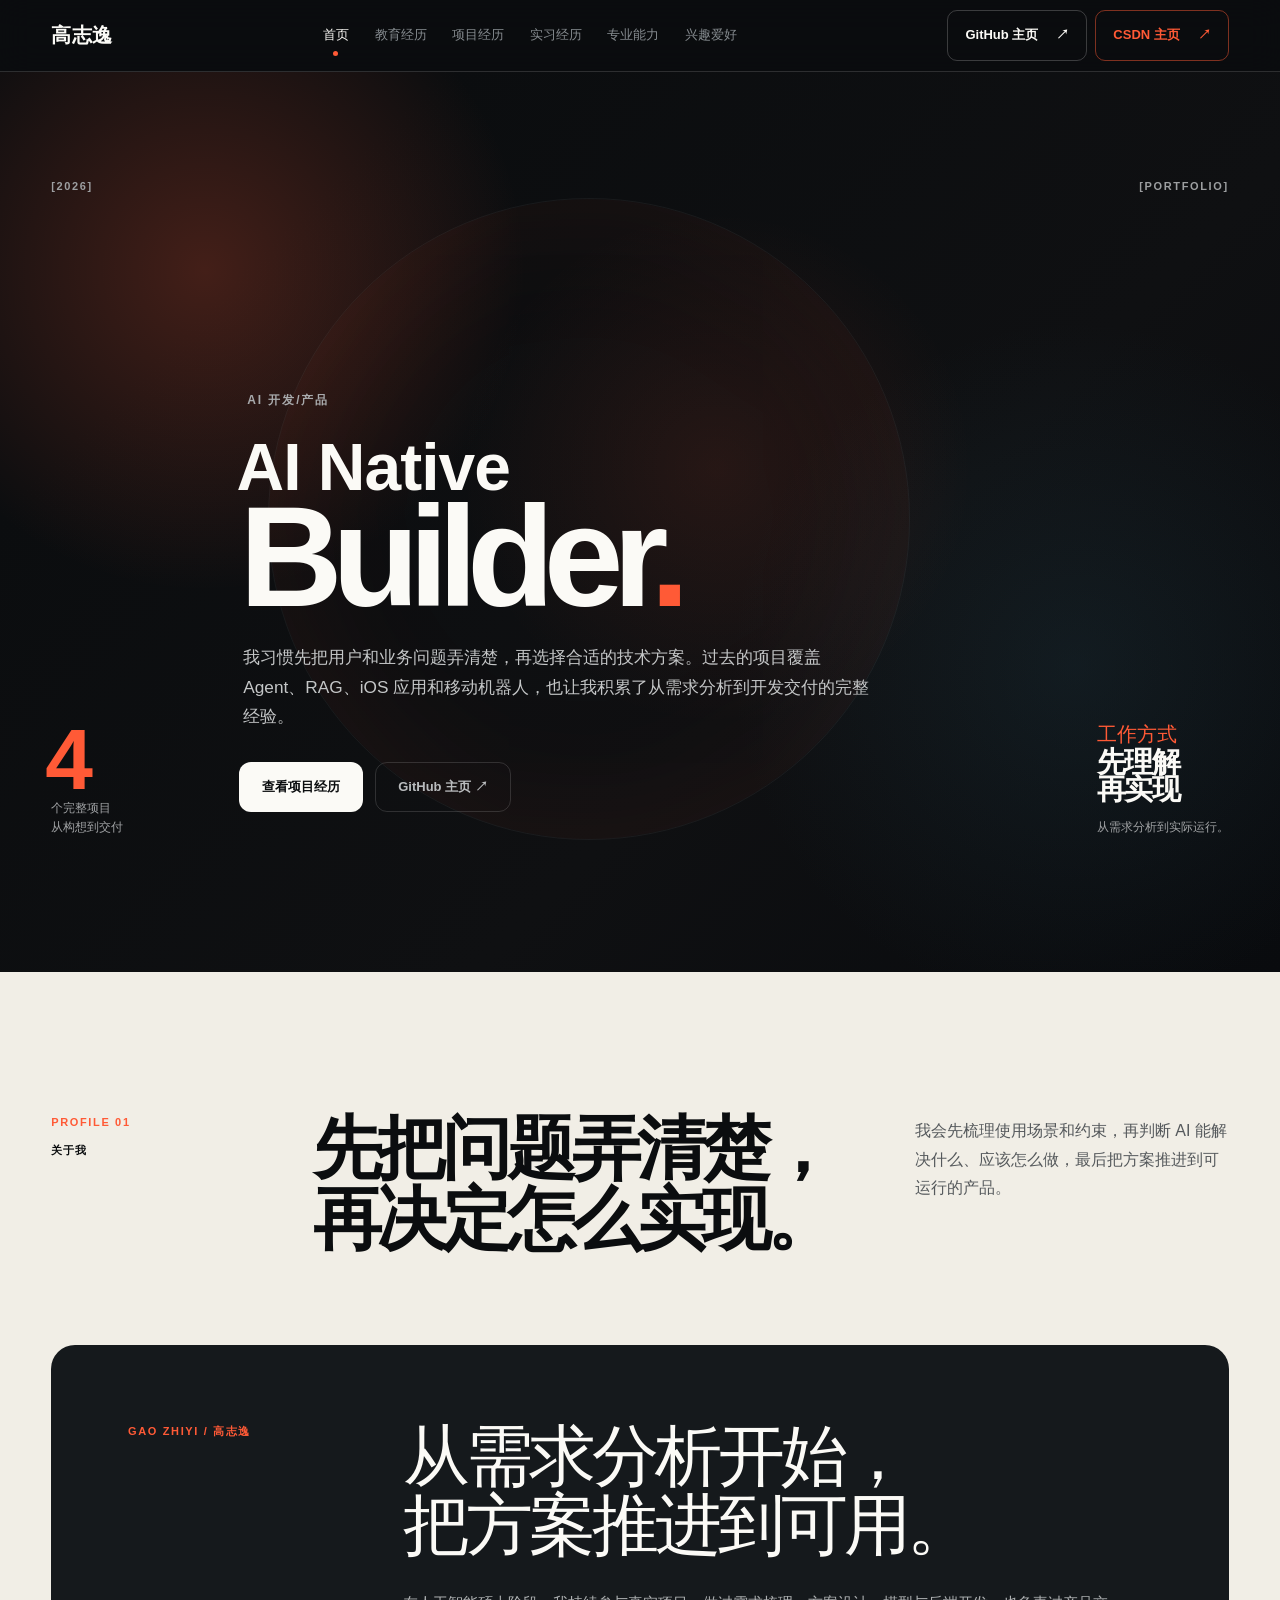
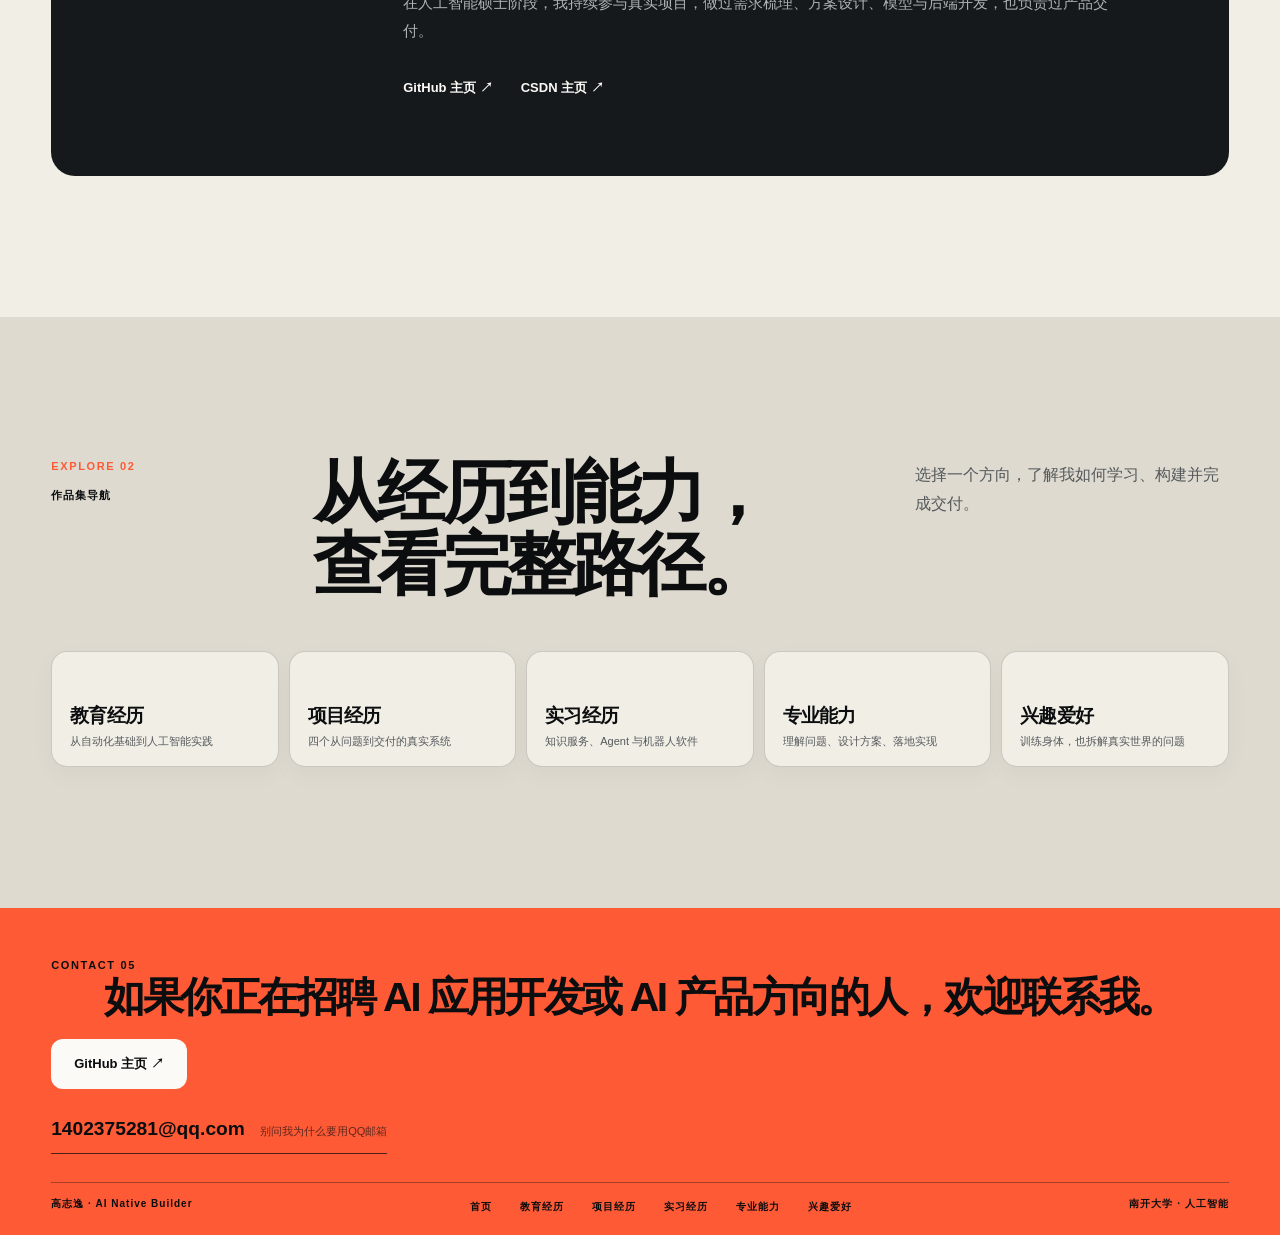
==== commit ec3d7016: "Add page animations and CSDN links; update site validation" ====
--- a/index.html
+++ b/index.html
@@ -29,7 +29,10 @@
         <a href="skills.html" data-page-link="skills">专业能力</a>
         <a href="interests.html" data-page-link="interests">兴趣爱好</a>
       </nav>
-      <a class="header-cta" href="https://github.com/Ya97779" target="_blank" rel="noopener noreferrer" aria-label="GitHub 主页">GitHub 主页 <span aria-hidden="true">↗</span></a>
+      <div class="header-social-links" aria-label="外部主页">
+        <a class="header-cta" href="https://github.com/Ya97779" target="_blank" rel="noopener noreferrer" aria-label="GitHub 主页">GitHub 主页 <span aria-hidden="true">↗</span></a>
+        <a class="header-cta header-cta-secondary" href="https://blog.csdn.net/m0_61819121?type=blog" target="_blank" rel="noopener noreferrer" aria-label="CSDN 主页">CSDN 主页 <span aria-hidden="true">↗</span></a>
+      </div>
     </header>
 
     <main id="main">
@@ -63,6 +66,7 @@
               <p>在人工智能硕士阶段，我持续参与真实项目，做过需求梳理、方案设计、模型与后端开发，也负责过产品交付。</p>
               <div class="identity-links">
                 <a href="https://github.com/Ya97779" target="_blank" rel="noopener noreferrer">GitHub 主页 ↗</a>
+                <a href="https://blog.csdn.net/m0_61819121?type=blog" target="_blank" rel="noopener noreferrer">CSDN 主页 ↗</a>
               </div>
             </div>
           </article>
@@ -79,7 +83,7 @@
           <a class="route-card" href="education.html">教育经历<span>从自动化基础到人工智能实践</span></a>
           <a class="route-card" href="projects.html">项目经历<span>四个从问题到交付的真实系统</span></a>
           <a class="route-card" href="internship.html">实习经历<span>知识服务、Agent 与机器人软件</span></a>
-          <a class="route-card" href="skills.html">专业能力<span>理解问题、设计智能、完成交付</span></a>
+          <a class="route-card" href="skills.html">专业能力<span>理解问题、设计方案、落地实现</span></a>
           <a class="route-card" href="interests.html">兴趣爱好<span>训练身体，也拆解真实世界的问题</span></a>
         </nav>
       </section>
--- a/styles.css
+++ b/styles.css
@@ -13,6 +13,10 @@
   --control-bar-height: 72px;
 }
 
+@view-transition {
+  navigation: auto;
+}
+
 * {
   box-sizing: border-box;
 }
@@ -30,6 +34,19 @@
   line-height: 1.7;
   -webkit-font-smoothing: antialiased;
   text-rendering: optimizeLegibility;
+}
+
+.scroll-progress {
+  position: fixed;
+  z-index: 60;
+  top: 0;
+  left: 0;
+  width: 100%;
+  height: 3px;
+  background: var(--accent);
+  pointer-events: none;
+  transform: scaleX(0);
+  transform-origin: left center;
 }
 
 body::selection {
@@ -151,6 +168,22 @@
   border-radius: 10px;
   font-size: 13px;
   font-weight: 650;
+}
+
+.header-social-links {
+  display: flex;
+  align-items: center;
+  justify-self: end;
+  gap: 8px;
+}
+
+.header-social-links .header-cta {
+  justify-self: initial;
+}
+
+.header-cta-secondary {
+  color: var(--accent);
+  border-color: rgba(255, 90, 54, 0.48);
 }
 
 .header-cta:hover,
@@ -830,6 +863,7 @@
   border: 1px solid rgba(255, 255, 255, 0.14);
   border-radius: var(--radius);
   background: var(--ink-soft);
+  transition: border-color 260ms ease, box-shadow 260ms ease;
 }
 
 .project-details,
@@ -1265,6 +1299,23 @@
   object-position: center;
 }
 
+@media (hover: hover) and (pointer: fine) {
+  .project-card:hover {
+    border-color: rgba(255, 90, 54, 0.42);
+    box-shadow: 0 24px 64px rgba(0, 0, 0, 0.24);
+  }
+
+  .project-shot img,
+  .wiki-visual img {
+    transition: transform 700ms cubic-bezier(0.2, 0.8, 0.2, 1);
+  }
+
+  .project-shot:hover img,
+  .wiki-visual:hover img {
+    transform: scale(1.025);
+  }
+}
+
 .wiki-flow {
   display: grid;
   grid-template-columns: repeat(3, minmax(0, 1fr));
@@ -1796,15 +1847,81 @@
   outline-color: var(--contact-ink);
 }
 
+@keyframes page-exit {
+  to {
+    opacity: 0;
+    transform: translateY(-8px);
+  }
+}
+
+@keyframes page-enter {
+  from {
+    opacity: 0;
+    transform: translateY(10px);
+  }
+}
+
+@keyframes hero-enter {
+  from {
+    opacity: 0;
+    transform: translateY(18px);
+  }
+}
+
 .reveal {
-  opacity: 0;
-  transform: translateY(28px);
-  transition: opacity 700ms cubic-bezier(0.2, 0.8, 0.2, 1), transform 700ms cubic-bezier(0.2, 0.8, 0.2, 1);
-}
-
-.reveal.is-visible {
   opacity: 1;
   transform: translateY(0);
+}
+
+.motion-ready .reveal {
+  opacity: 0;
+  transform: translateY(24px);
+  transition: opacity 680ms cubic-bezier(0.2, 0.8, 0.2, 1), transform 680ms cubic-bezier(0.2, 0.8, 0.2, 1);
+  transition-delay: var(--reveal-delay, 0ms);
+}
+
+.motion-ready .reveal.is-visible {
+  opacity: 1;
+  transform: translateY(0);
+}
+
+.motion-ready .route-card.reveal.is-visible:hover,
+.motion-ready .route-card.reveal.is-visible:focus-visible {
+  transform: translateY(-3px);
+}
+
+@media (prefers-reduced-motion: no-preference) {
+  ::view-transition-old(root) {
+    animation: page-exit 180ms ease both;
+  }
+
+  ::view-transition-new(root) {
+    animation: page-enter 360ms cubic-bezier(0.2, 0.8, 0.2, 1) both;
+  }
+
+  body:not([data-page="interests"]) .page-hero .hero-role,
+  body:not([data-page="interests"]) .page-hero h1,
+  body:not([data-page="interests"]) .page-hero .hero-intro,
+  body:not([data-page="interests"]) .page-hero .hero-actions,
+  body:not([data-page="interests"]) .hero-side {
+    animation: hero-enter 680ms cubic-bezier(0.2, 0.8, 0.2, 1) both;
+  }
+
+  body:not([data-page="interests"]) .page-hero h1 {
+    animation-delay: 80ms;
+  }
+
+  body:not([data-page="interests"]) .page-hero .hero-intro {
+    animation-delay: 180ms;
+  }
+
+  body:not([data-page="interests"]) .page-hero .hero-actions {
+    animation-delay: 280ms;
+  }
+
+  body:not([data-page="interests"]) .hero-side {
+    animation-delay: 340ms;
+  }
 }
 
 @media (max-width: 1080px) {
@@ -2031,6 +2148,16 @@
     font-size: 12px;
   }
 
+  .header-social-links {
+    gap: 6px;
+  }
+
+  .header-social-links .header-cta {
+    gap: 6px;
+    padding: 10px 9px;
+    font-size: 10px;
+  }
+
   .hero {
     min-height: 780px;
     padding-top: 120px;
@@ -2341,6 +2468,11 @@
     scroll-behavior: auto;
   }
 
+  ::view-transition-old(root),
+  ::view-transition-new(root) {
+    animation: none !important;
+  }
+
   *,
   *::before,
   *::after {
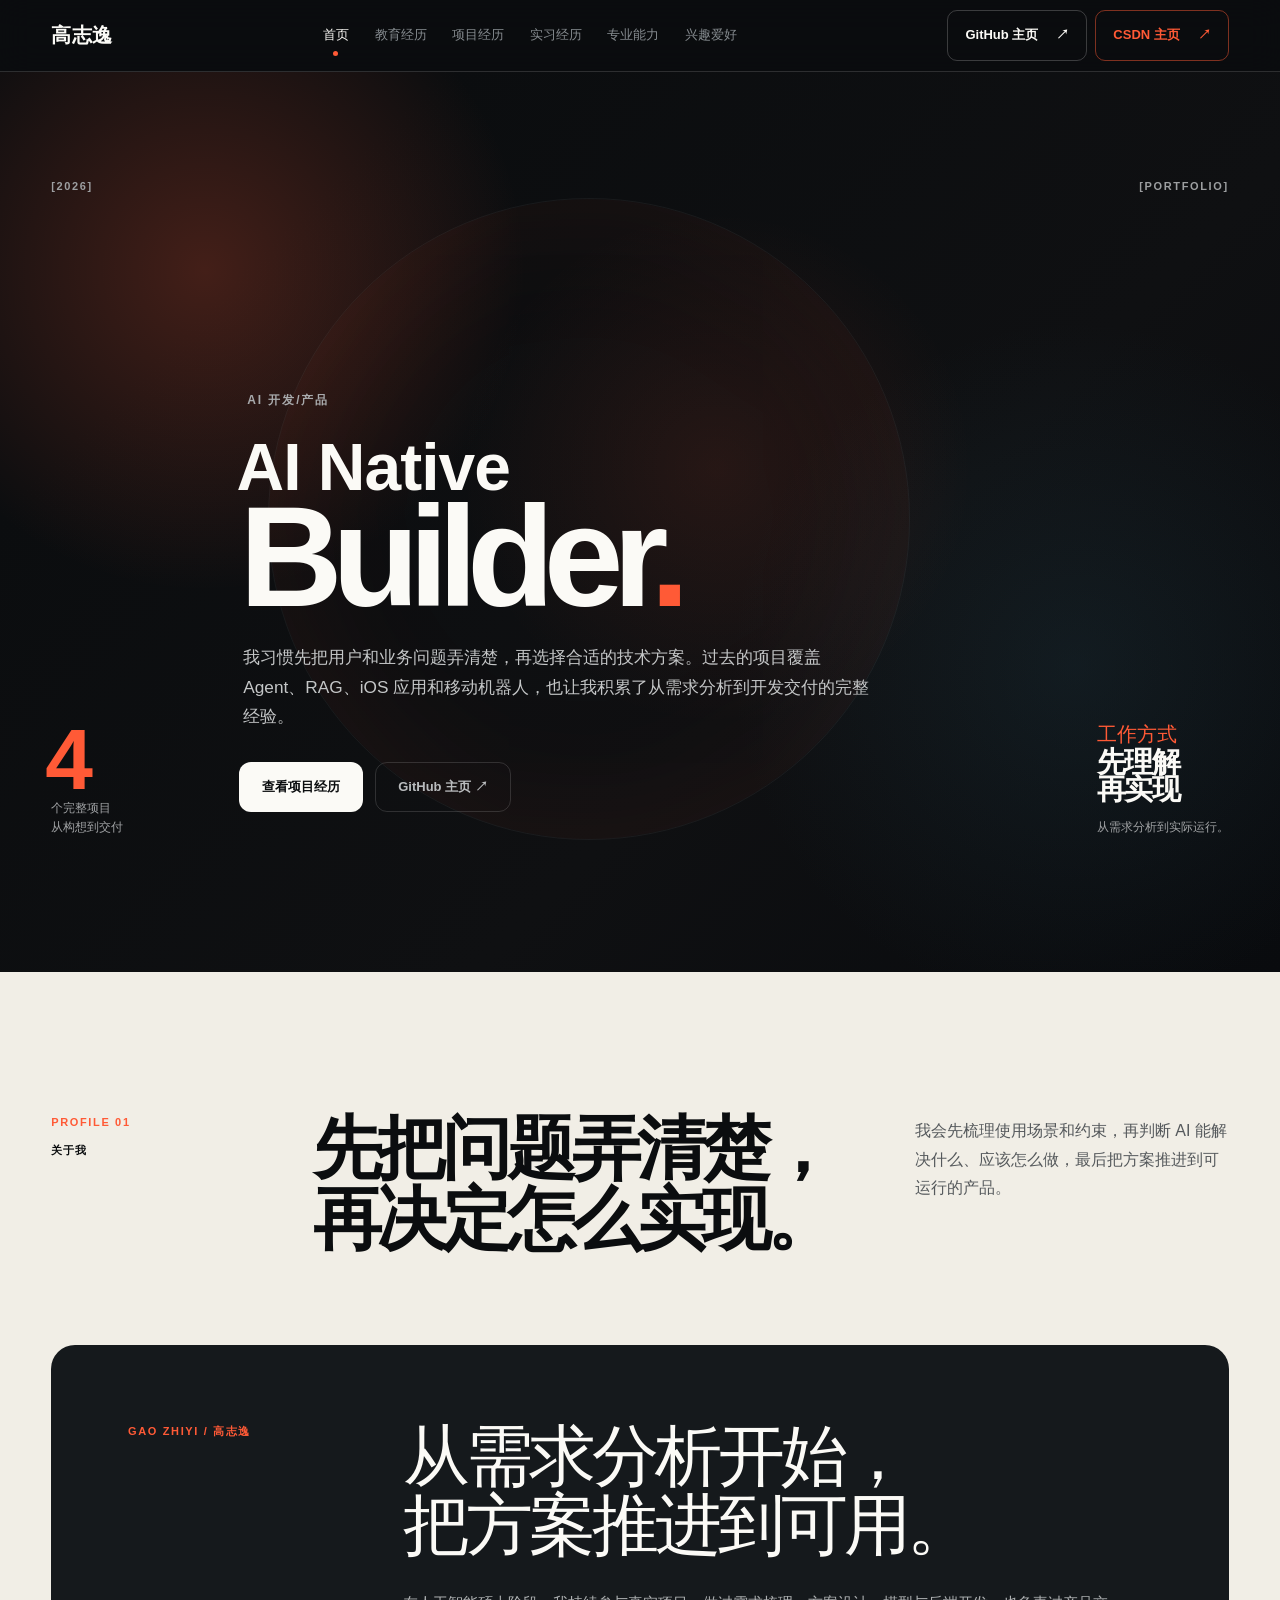
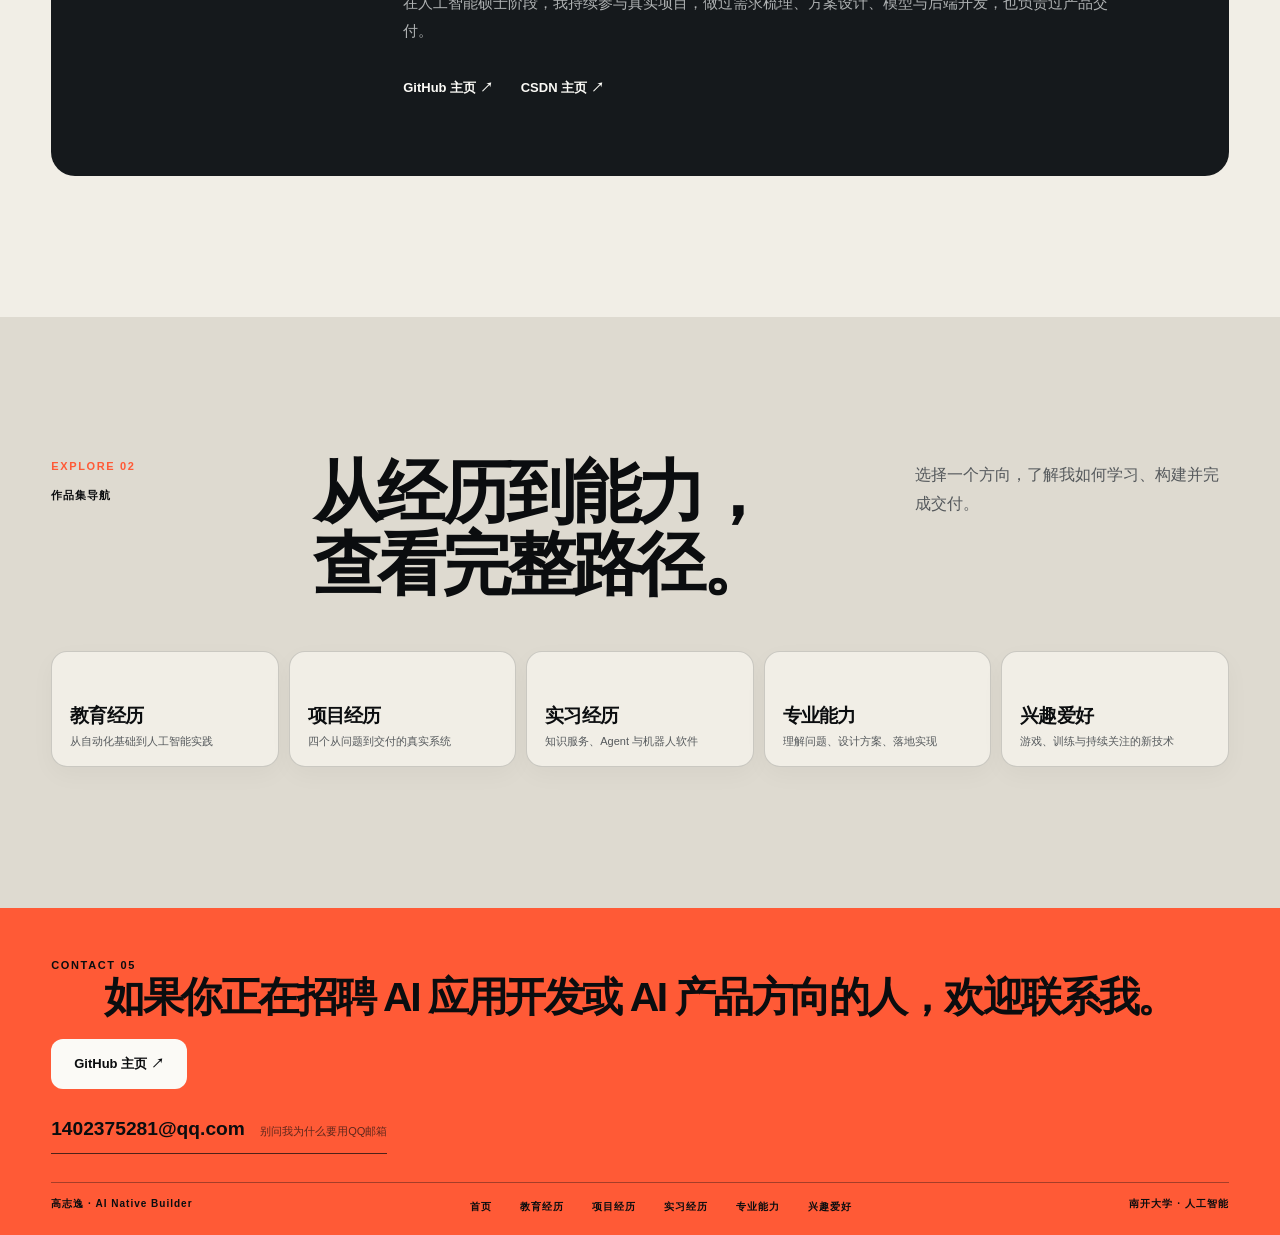
==== commit 915672a9: "Update portfolio content and responsive interest layout" ====
--- a/index.html
+++ b/index.html
@@ -7,8 +7,8 @@
     <meta name="theme-color" content="#0b0d0f" />
     <title>高志逸｜AI Native Builder</title>
     <link rel="icon" href="assets/favicon.svg" type="image/svg+xml" />
-    <link rel="stylesheet" href="styles.css" />
-    <script src="script.js" defer></script>
+    <link rel="stylesheet" href="styles.css?v=20260910-1" />
+    <script src="script.js?v=20260910-1" defer></script>
   </head>
   <body data-page="home">
     <a class="skip-link" href="#main">跳到主要内容</a>
@@ -84,7 +84,7 @@
           <a class="route-card" href="projects.html">项目经历<span>四个从问题到交付的真实系统</span></a>
           <a class="route-card" href="internship.html">实习经历<span>知识服务、Agent 与机器人软件</span></a>
           <a class="route-card" href="skills.html">专业能力<span>理解问题、设计方案、落地实现</span></a>
-          <a class="route-card" href="interests.html">兴趣爱好<span>训练身体，也拆解真实世界的问题</span></a>
+          <a class="route-card" href="interests.html">兴趣爱好<span>游戏、训练与持续关注的新技术</span></a>
         </nav>
       </section>
 
--- a/styles.css
+++ b/styles.css
@@ -1667,8 +1667,50 @@
 }
 
 body[data-page="interests"] .capability-grid {
-  grid-template-columns: repeat(2, minmax(0, 1fr));
+  width: 100%;
+  min-width: 0;
+  grid-template-columns: minmax(0, 1fr);
   border-color: rgba(11, 13, 15, 0.17);
+}
+
+body[data-page="interests"] .interests-content {
+  padding-top: clamp(72px, 7vw, 104px);
+  padding-bottom: clamp(72px, 7vw, 104px);
+}
+
+body[data-page="interests"] .interests-content > * {
+  width: min(100%, 1180px);
+  margin-inline: auto;
+}
+
+body[data-page="interests"] .interests-content .section-heading {
+  padding-bottom: clamp(44px, 5vw, 72px);
+}
+
+.interest-card,
+body[data-page="interests"] .capability-grid article {
+  min-width: 0;
+  min-height: 0;
+  overflow: hidden;
+}
+
+body[data-page="interests"] .capability-grid article > * {
+  width: min(100%, 900px);
+  margin-inline: auto;
+  align-self: center;
+}
+
+body[data-page="interests"] .capability-grid article > .capability-number,
+body[data-page="interests"] .capability-grid article > .eyebrow,
+body[data-page="interests"] .capability-grid article > h3,
+body[data-page="interests"] .capability-grid article > p,
+body[data-page="interests"] .capability-grid article > .tag-list {
+  width: min(100%, 760px);
+  text-align: center;
+}
+
+body[data-page="interests"] .capability-grid article > .tag-list {
+  justify-content: center;
 }
 
 .interest-card .capability-number,
@@ -1685,7 +1727,87 @@
 .interest-card > p:not(.eyebrow),
 body[data-page="interests"] .capability-grid article > p:not(.eyebrow),
 body[data-page="interests"] .capability-grid article:hover > p:not(.eyebrow) {
+  max-width: 900px;
   color: #55595c;
+  font-size: 16px;
+}
+
+.interest-card > p:not(.eyebrow) + p:not(.eyebrow) {
+  margin-top: 14px;
+}
+
+.interest-card-media {
+  position: relative;
+  display: block;
+  width: min(100%, 900px);
+  max-width: 900px;
+  min-width: 0;
+  margin: 28px auto 0;
+  overflow: hidden;
+  border-radius: 12px;
+  background: #d8d8d4;
+}
+
+.interest-card-media img {
+  display: block;
+  width: 100%;
+  max-width: 100%;
+  height: auto;
+  transition: transform 500ms cubic-bezier(0.2, 0.75, 0.25, 1);
+}
+
+.interest-card-media figcaption {
+  position: absolute;
+  right: 12px;
+  bottom: 12px;
+  padding: 7px 10px;
+  color: var(--white);
+  border-radius: 999px;
+  background: rgba(11, 13, 15, 0.72);
+  font-size: 14px;
+  font-weight: 700;
+  backdrop-filter: blur(8px);
+}
+
+.interest-game-gallery {
+  display: grid;
+  grid-template-columns: minmax(0, 2fr) minmax(220px, 1fr);
+  gap: 12px;
+  align-items: stretch;
+  margin-top: 28px;
+}
+
+.interest-game-gallery .interest-card-media {
+  width: 100%;
+  max-width: none;
+  height: 100%;
+  margin: 0;
+}
+
+.interest-game-small-grid {
+  display: grid;
+  min-width: 0;
+  grid-template-rows: repeat(2, minmax(0, 1fr));
+  gap: 12px;
+}
+
+.interest-game-gallery .interest-card-media img {
+  width: 100%;
+  height: 100%;
+  object-fit: cover;
+}
+
+.interest-game-small-grid .interest-card-media figcaption {
+  right: 9px;
+  bottom: 9px;
+  padding: 6px 9px;
+  font-size: 12px;
+}
+
+@media (hover: hover) and (pointer: fine) {
+  .interest-card-media:hover img {
+    transform: scale(1.025);
+  }
 }
 
 .interest-status {
@@ -2006,6 +2128,7 @@
     min-height: 112px;
     scroll-snap-align: start;
   }
+
 }
 
 @media (max-width: 820px) {
@@ -2121,7 +2244,25 @@
 
   .interest-grid,
   body[data-page="interests"] .capability-grid {
+    grid-template-columns: minmax(0, 1fr);
+  }
+
+  body[data-page="interests"] .interests-content {
+    padding-top: 64px;
+    padding-bottom: 64px;
+  }
+
+  .interest-game-gallery {
+    grid-template-columns: minmax(0, 1fr);
+    align-items: stretch;
+  }
+
+  .interest-game-small-grid {
+    display: grid;
+    min-width: 0;
     grid-template-columns: repeat(2, minmax(0, 1fr));
+    grid-template-rows: none;
+    gap: 12px;
   }
 
   .routes-section .route-card {
@@ -2418,6 +2559,23 @@
     grid-template-columns: 1fr;
   }
 
+  body[data-page="interests"] .capability-grid article,
+  body[data-page="interests"] .capability-grid article:last-child {
+    grid-column: auto;
+    min-height: 0;
+    padding: 26px 22px;
+  }
+
+  body[data-page="interests"] .interests-content {
+    padding-top: 52px;
+    padding-bottom: 52px;
+  }
+
+  body[data-page="interests"] .interests-content .section-heading {
+    gap: 24px;
+    padding-bottom: 38px;
+  }
+
   .routes-section .route-card {
     flex-basis: min(190px, 72vw);
     min-height: 104px;
